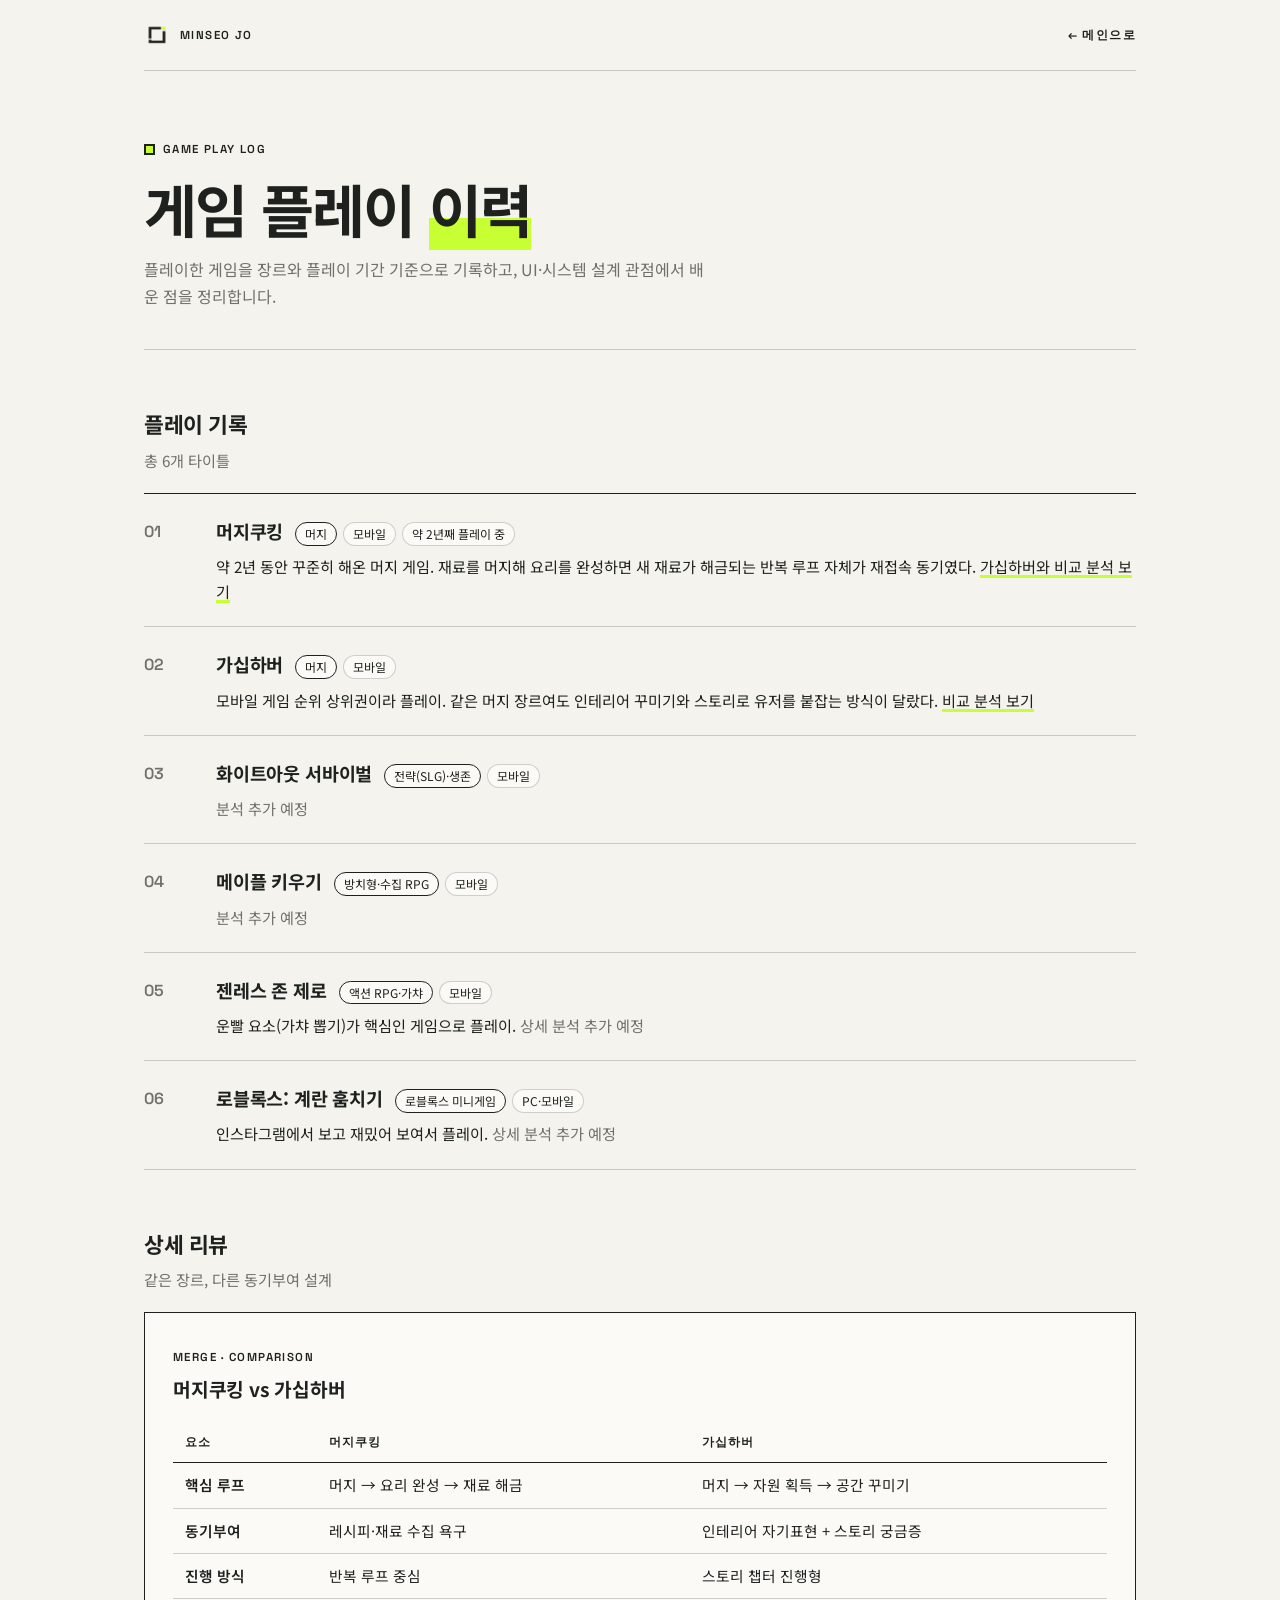
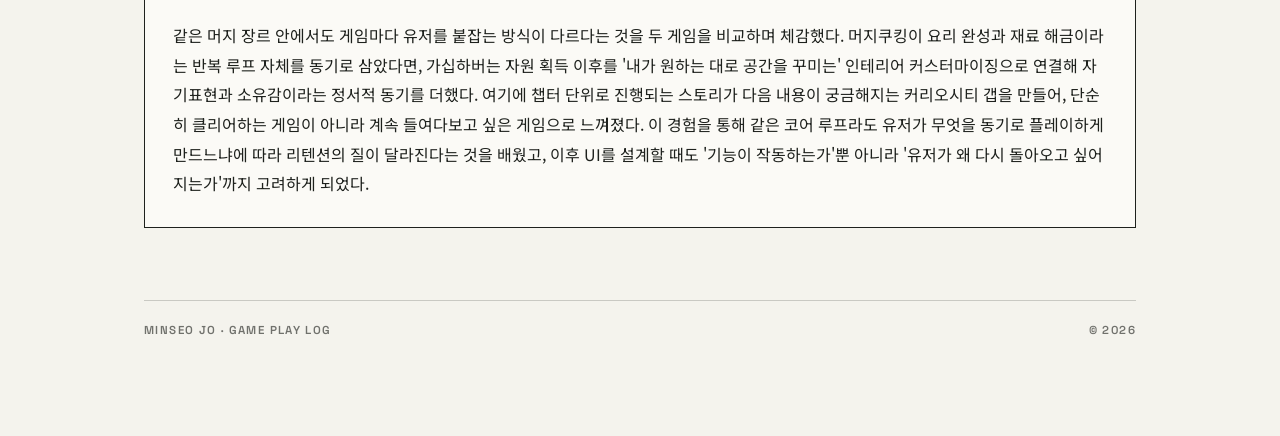
==== game-history.html @ 1662d03a "게임 플레이 이력 페이지 추가 및 메인 메뉴 링크 수정 메인 상단 메뉴와 프로젝트 섹션 아래에서 게임 플레이 이력 페이지로 이동할 수 있게 하고, 예전 Manus 개발 서버 주소를" ====
<!DOCTYPE html>
<html lang="ko">
<head>
<meta charset="UTF-8">
<meta name="viewport" content="width=device-width, initial-scale=1.0">
<title>게임 플레이 이력 | 조민서</title>
<link rel="icon" type="image/png" href="./index_files/minseo-checkpoint-logo_3d2f7d50.png">
<link rel="preconnect" href="https://fonts.googleapis.com">
<link rel="preconnect" href="https://fonts.gstatic.com" crossorigin>
<link href="https://fonts.googleapis.com/css2?family=Noto+Sans+KR:wght@400;500;600;700&family=Space+Grotesk:wght@400;500;600;700&display=swap" rel="stylesheet">
<style>
  :root {
    --paper: #f4f3ed;
    --ink: #1e211d;
    --lime: #c8ff32;
    --line: rgba(30, 33, 29, 0.2);
    --muted: rgba(30, 33, 29, 0.62);
    --card: #fbfaf6;
  }
  * { box-sizing: border-box; }
  body {
    margin: 0;
    background: var(--paper);
    color: var(--ink);
    font-family: "Noto Sans KR", sans-serif;
    line-height: 1.65;
  }
  .label { font-family: "Space Grotesk", sans-serif; font-size: 0.72rem; font-weight: 600; letter-spacing: 0.12em; text-transform: uppercase; }
  .wrap { max-width: 1040px; margin: 0 auto; padding: 0 24px 96px; }

  .topbar { display: flex; justify-content: space-between; align-items: center; padding: 22px 0; border-bottom: 1px solid var(--line); }
  .topbar a { color: var(--ink); text-decoration: none; }
  .brand { display: inline-flex; align-items: center; gap: 10px; }
  .brand img { width: 26px; height: 26px; }
  .back:hover { text-decoration: underline; text-decoration-color: var(--lime); text-decoration-thickness: 3px; }

  .hero { padding: 64px 0 40px; border-bottom: 1px solid var(--line); }
  .kicker { display: inline-flex; align-items: center; gap: 8px; margin-bottom: 18px; }
  .kicker i { width: 11px; height: 11px; border: 2px solid var(--ink); background: var(--lime); display: inline-block; }
  h1 { font-size: clamp(2.2rem, 6vw, 3.6rem); line-height: 1.1; letter-spacing: -0.03em; margin: 0 0 16px; font-weight: 700; }
  h1 em { font-style: normal; background: linear-gradient(transparent 62%, var(--lime) 62%); }
  .lead { color: var(--muted); max-width: 560px; margin: 0; }

  h2 { font-size: 1.35rem; letter-spacing: -0.02em; margin: 56px 0 6px; }
  .section-note { color: var(--muted); margin: 0 0 20px; font-size: 0.95rem; }

  .log { list-style: none; margin: 0; padding: 0; border-top: 1px solid var(--ink); }
  .log li { display: grid; grid-template-columns: 56px 1fr; gap: 16px; padding: 22px 0; border-bottom: 1px solid var(--line); }
  .num { font-family: "Space Grotesk", sans-serif; font-weight: 600; color: var(--muted); padding-top: 3px; }
  .title-row { display: flex; flex-wrap: wrap; align-items: baseline; gap: 6px 12px; margin-bottom: 8px; }
  .title-row h3 { margin: 0; font-size: 1.15rem; letter-spacing: -0.01em; }
  .chips { display: flex; flex-wrap: wrap; gap: 6px; }
  .chip { font-size: 0.75rem; border: 1px solid var(--line); padding: 1px 9px; border-radius: 999px; background: var(--card); }
  .chip--genre { border-color: var(--ink); }
  .note { margin: 0; font-size: 0.95rem; }
  .note--pending { color: var(--muted); }
  .note a { color: var(--ink); text-decoration-color: var(--lime); text-decoration-thickness: 3px; }

  .review { background: var(--card); border: 1px solid var(--ink); padding: 28px; }
  .review h3 { margin: 6px 0 18px; font-size: 1.2rem; letter-spacing: -0.01em; }
  .compare { width: 100%; border-collapse: collapse; font-size: 0.92rem; margin-bottom: 22px; }
  .compare th, .compare td { text-align: left; padding: 10px 12px; border-bottom: 1px solid var(--line); vertical-align: top; }
  .compare thead th { border-bottom: 1px solid var(--ink); font-family: "Space Grotesk", sans-serif; font-size: 0.72rem; letter-spacing: 0.1em; text-transform: uppercase; }
  .compare tbody th { font-weight: 600; white-space: nowrap; }
  .review p { margin: 0; line-height: 1.85; }

  footer { margin-top: 72px; padding-top: 20px; border-top: 1px solid var(--line); display: flex; justify-content: space-between; color: var(--muted); }

  @media (max-width: 560px) {
    .log li { grid-template-columns: 1fr; gap: 6px; }
    .review { padding: 20px; }
    .compare th, .compare td { padding: 8px 6px; }
  }
</style>
</head>
<body>
<div class="wrap">

  <header class="topbar">
    <a class="brand label" href="./index.html"><img src="./index_files/minseo-checkpoint-logo_3d2f7d50.png" alt="">MINSEO JO</a>
    <a class="back label" href="./index.html">← 메인으로</a>
  </header>

  <section class="hero">
    <div class="kicker label"><i></i>GAME PLAY LOG</div>
    <h1>게임 플레이 <em>이력</em></h1>
    <p class="lead">플레이한 게임을 장르와 플레이 기간 기준으로 기록하고, UI·시스템 설계 관점에서 배운 점을 정리합니다.</p>
  </section>

  <h2>플레이 기록</h2>
  <p class="section-note">총 6개 타이틀</p>
  <ol class="log">
    <li>
      <span class="num">01</span>
      <div>
        <div class="title-row"><h3>머지쿠킹</h3><div class="chips"><span class="chip chip--genre">머지</span><span class="chip">모바일</span><span class="chip">약 2년째 플레이 중</span></div></div>
        <p class="note">약 2년 동안 꾸준히 해온 머지 게임. 재료를 머지해 요리를 완성하면 새 재료가 해금되는 반복 루프 자체가 재접속 동기였다. <a href="#review">가십하버와 비교 분석 보기</a></p>
      </div>
    </li>
    <li>
      <span class="num">02</span>
      <div>
        <div class="title-row"><h3>가십하버</h3><div class="chips"><span class="chip chip--genre">머지</span><span class="chip">모바일</span></div></div>
        <p class="note">모바일 게임 순위 상위권이라 플레이. 같은 머지 장르여도 인테리어 꾸미기와 스토리로 유저를 붙잡는 방식이 달랐다. <a href="#review">비교 분석 보기</a></p>
      </div>
    </li>
    <li>
      <span class="num">03</span>
      <div>
        <div class="title-row"><h3>화이트아웃 서바이벌</h3><div class="chips"><span class="chip chip--genre">전략(SLG)·생존</span><span class="chip">모바일</span></div></div>
        <p class="note note--pending">분석 추가 예정</p>
      </div>
    </li>
    <li>
      <span class="num">04</span>
      <div>
        <div class="title-row"><h3>메이플 키우기</h3><div class="chips"><span class="chip chip--genre">방치형·수집 RPG</span><span class="chip">모바일</span></div></div>
        <p class="note note--pending">분석 추가 예정</p>
      </div>
    </li>
    <li>
      <span class="num">05</span>
      <div>
        <div class="title-row"><h3>젠레스 존 제로</h3><div class="chips"><span class="chip chip--genre">액션 RPG·가챠</span><span class="chip">모바일</span></div></div>
        <p class="note">운빨 요소(가챠 뽑기)가 핵심인 게임으로 플레이. <span class="note--pending">상세 분석 추가 예정</span></p>
      </div>
    </li>
    <li>
      <span class="num">06</span>
      <div>
        <div class="title-row"><h3>로블록스: 계란 훔치기</h3><div class="chips"><span class="chip chip--genre">로블록스 미니게임</span><span class="chip">PC·모바일</span></div></div>
        <p class="note">인스타그램에서 보고 재밌어 보여서 플레이. <span class="note--pending">상세 분석 추가 예정</span></p>
      </div>
    </li>
  </ol>

  <h2 id="review">상세 리뷰</h2>
  <p class="section-note">같은 장르, 다른 동기부여 설계</p>
  <article class="review">
    <span class="label">MERGE · COMPARISON</span>
    <h3>머지쿠킹 vs 가십하버</h3>
    <table class="compare">
      <thead><tr><th>요소</th><th>머지쿠킹</th><th>가십하버</th></tr></thead>
      <tbody>
        <tr><th>핵심 루프</th><td>머지 → 요리 완성 → 재료 해금</td><td>머지 → 자원 획득 → 공간 꾸미기</td></tr>
        <tr><th>동기부여</th><td>레시피·재료 수집 욕구</td><td>인테리어 자기표현 + 스토리 궁금증</td></tr>
        <tr><th>진행 방식</th><td>반복 루프 중심</td><td>스토리 챕터 진행형</td></tr>
      </tbody>
    </table>
    <p>같은 머지 장르 안에서도 게임마다 유저를 붙잡는 방식이 다르다는 것을 두 게임을 비교하며 체감했다. 머지쿠킹이 요리 완성과 재료 해금이라는 반복 루프 자체를 동기로 삼았다면, 가십하버는 자원 획득 이후를 '내가 원하는 대로 공간을 꾸미는' 인테리어 커스터마이징으로 연결해 자기표현과 소유감이라는 정서적 동기를 더했다. 여기에 챕터 단위로 진행되는 스토리가 다음 내용이 궁금해지는 커리오시티 갭을 만들어, 단순히 클리어하는 게임이 아니라 계속 들여다보고 싶은 게임으로 느껴졌다. 이 경험을 통해 같은 코어 루프라도 유저가 무엇을 동기로 플레이하게 만드느냐에 따라 리텐션의 질이 달라진다는 것을 배웠고, 이후 UI를 설계할 때도 '기능이 작동하는가'뿐 아니라 '유저가 왜 다시 돌아오고 싶어지는가'까지 고려하게 되었다.</p>
  </article>

  <footer class="label"><span>MINSEO JO · GAME PLAY LOG</span><span>© 2026</span></footer>
</div>
</body>
</html>
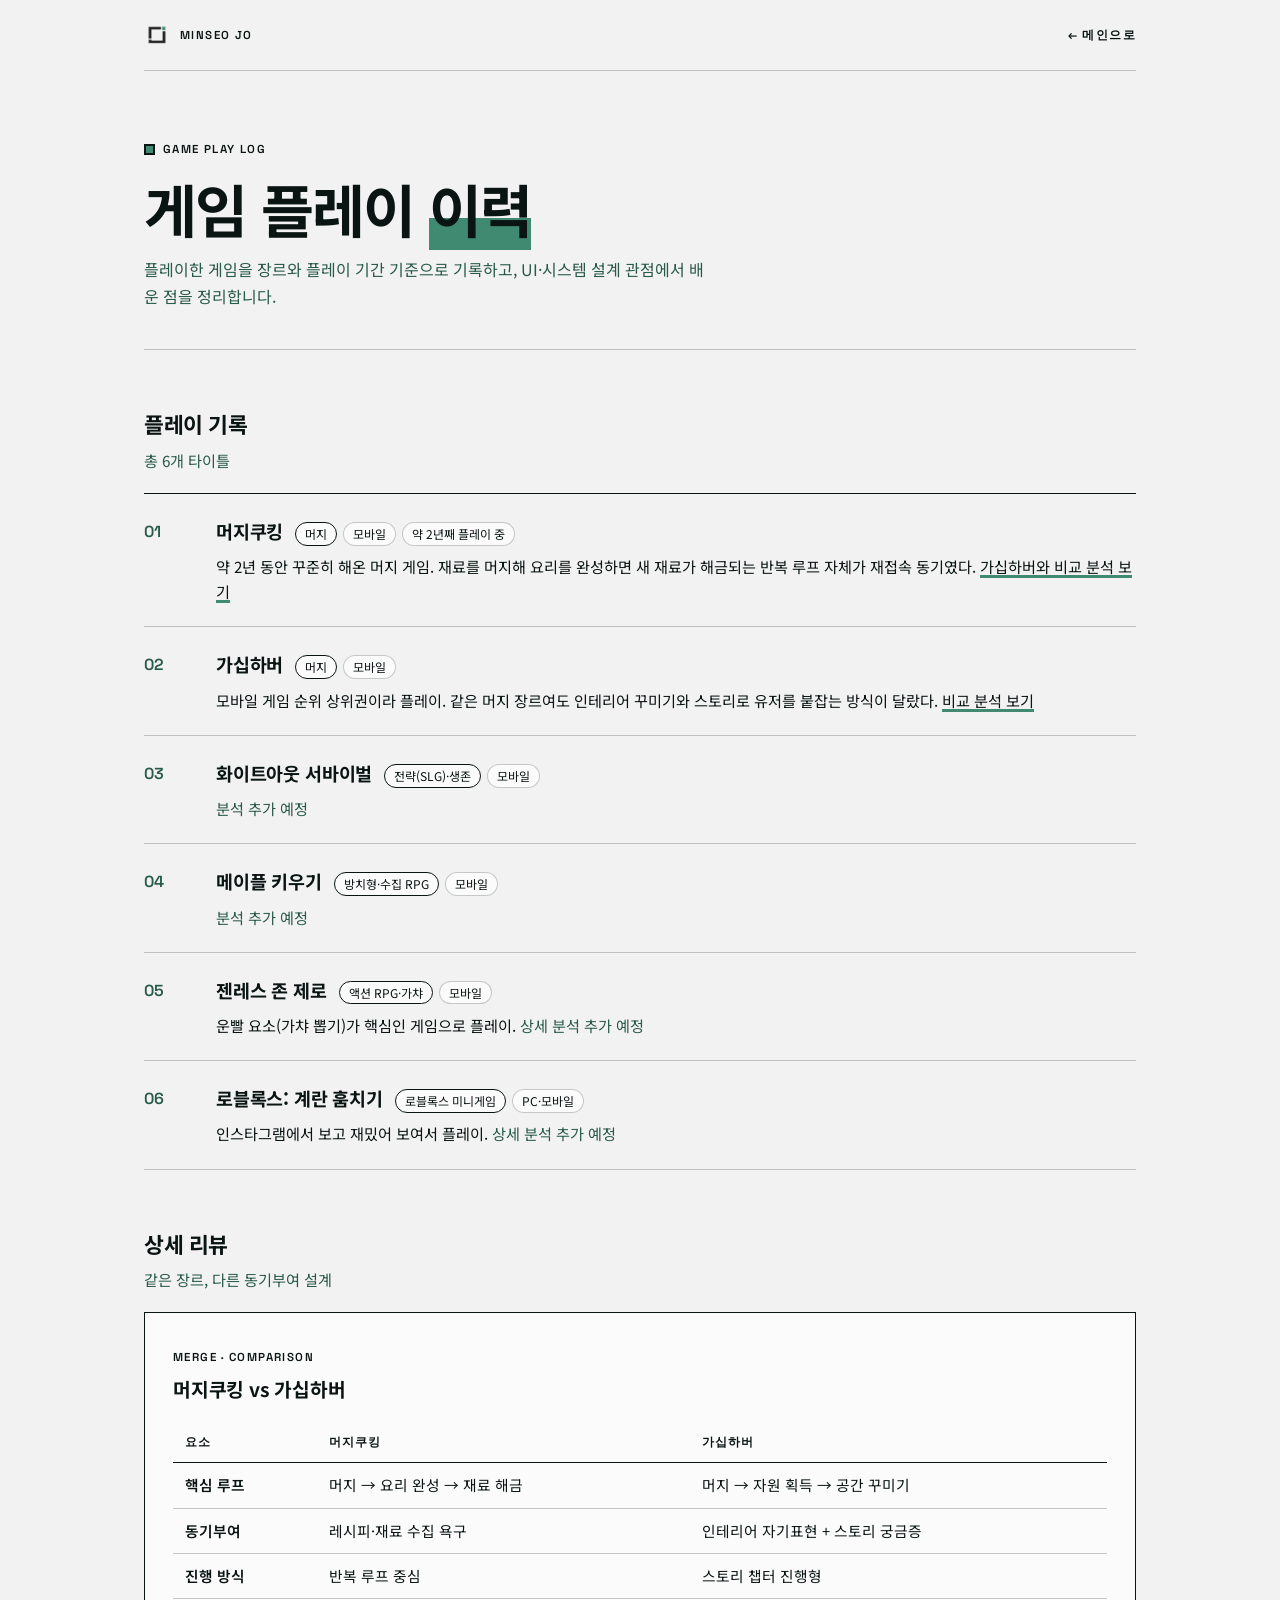
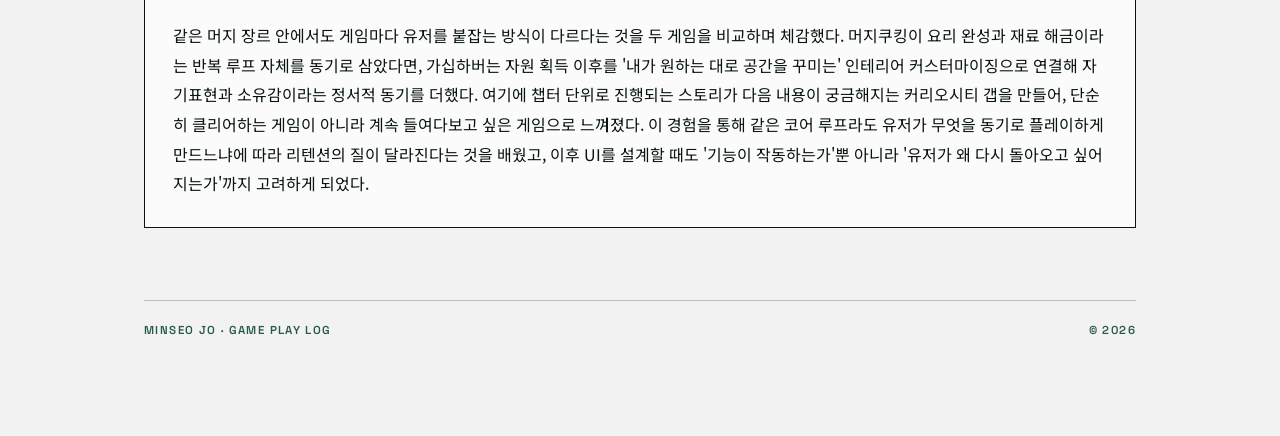
==== commit bb90c9d7: "사이트 색상을 회백색·검정·초록 팔레트로 변경하고 VIEW WORK 버튼을 명확하게 수정 복잡한 히어로 그림은 나중에 교체할 수 있도록 투명 이미지(index_files/hero." ====
--- a/game-history.html
+++ b/game-history.html
@@ -10,12 +10,12 @@
 <link href="https://fonts.googleapis.com/css2?family=Noto+Sans+KR:wght@400;500;600;700&family=Space+Grotesk:wght@400;500;600;700&display=swap" rel="stylesheet">
 <style>
   :root {
-    --paper: #f4f3ed;
-    --ink: #1e211d;
-    --lime: #c8ff32;
-    --line: rgba(30, 33, 29, 0.2);
-    --muted: rgba(30, 33, 29, 0.62);
-    --card: #fbfaf6;
+    --paper: #f2f2f2;
+    --ink: #091413;
+    --lime: #408a71;
+    --line: rgba(9, 20, 19, 0.22);
+    --muted: #285a48;
+    --card: #fbfbfb;
   }
   * { box-sizing: border-box; }
   body {
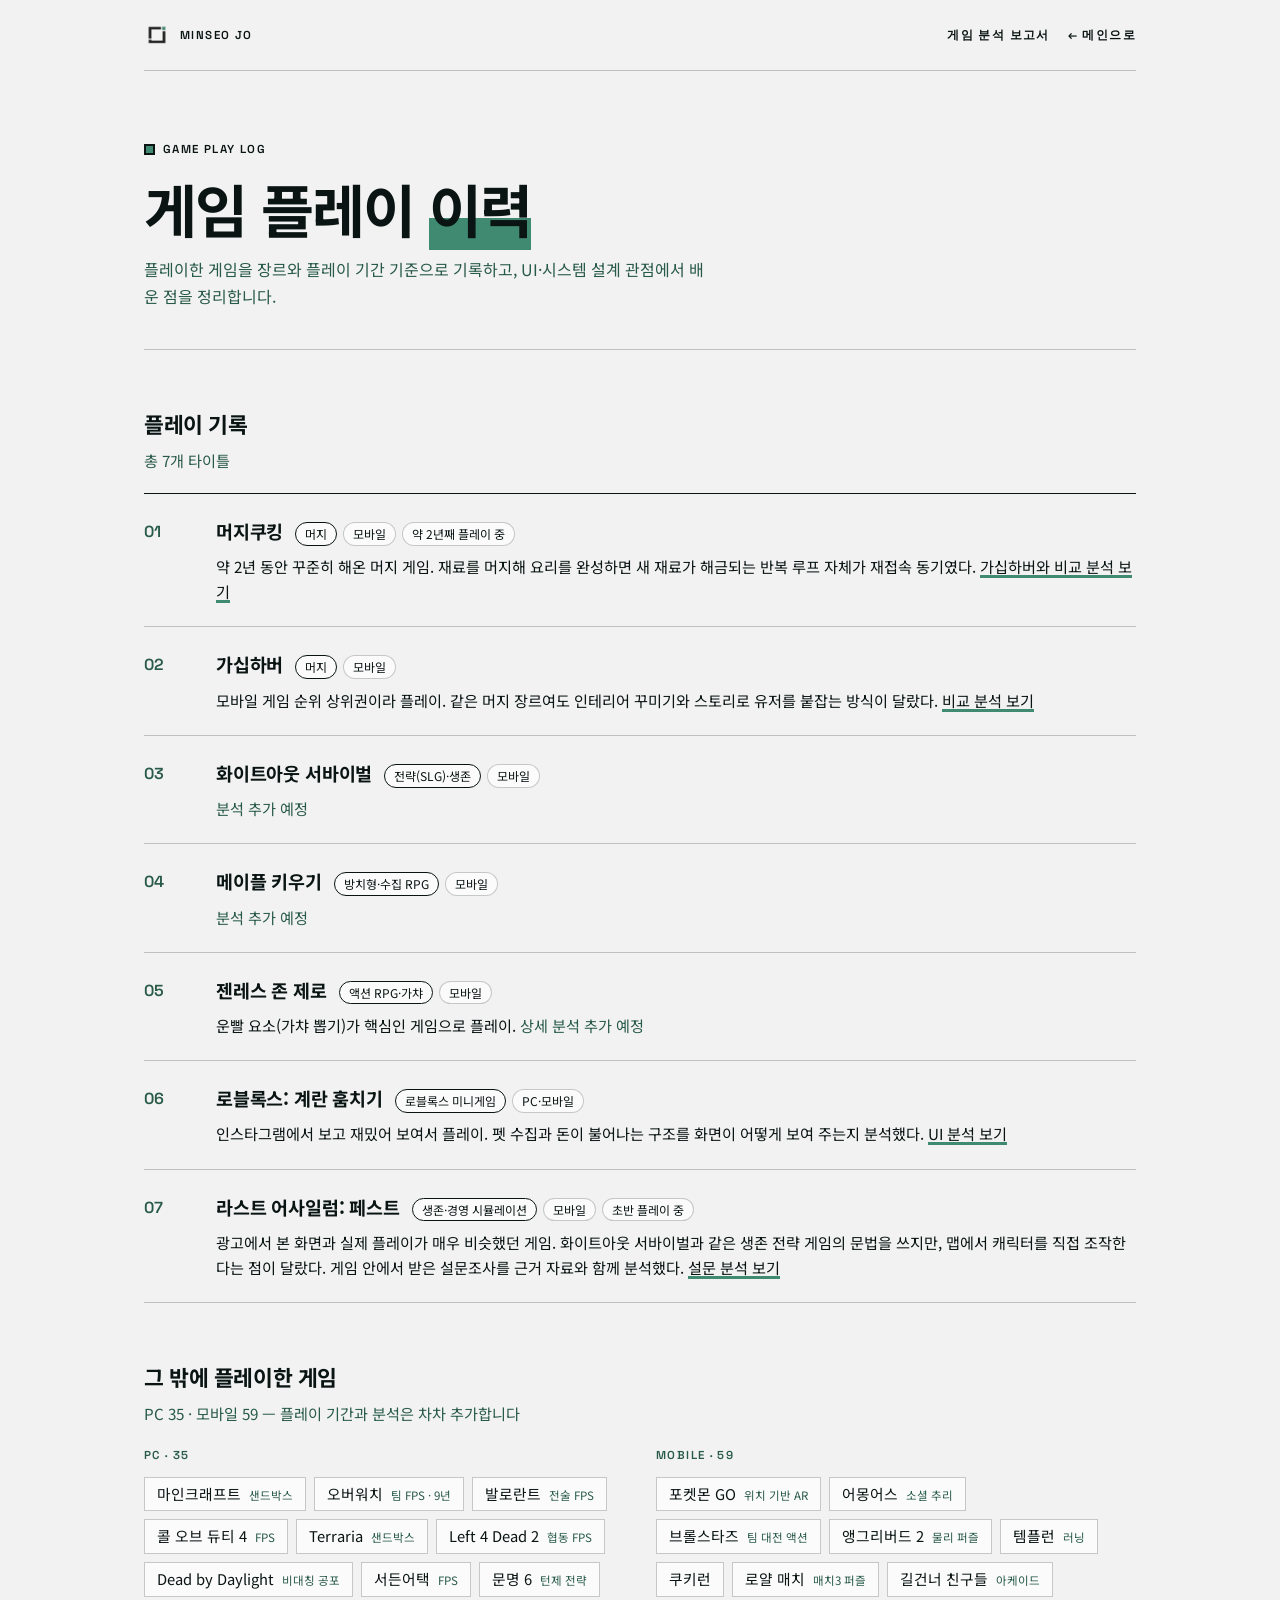
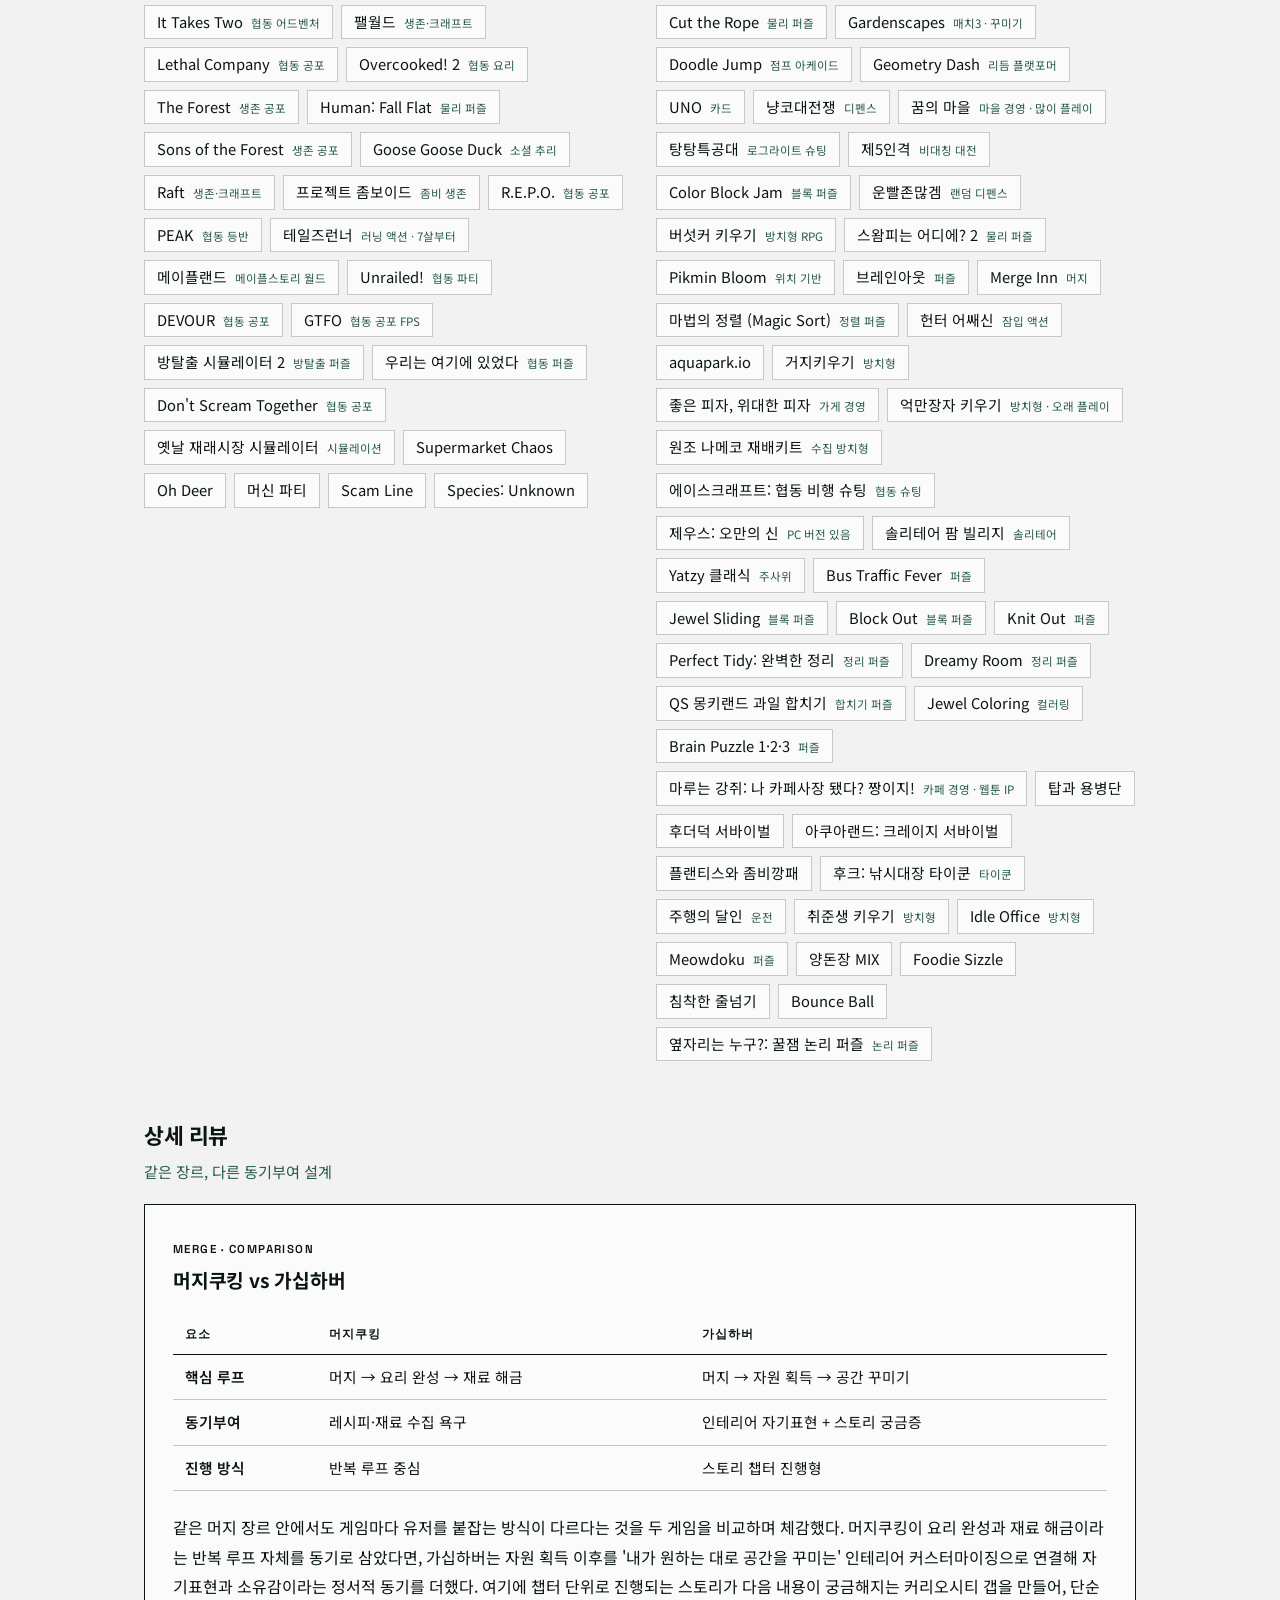
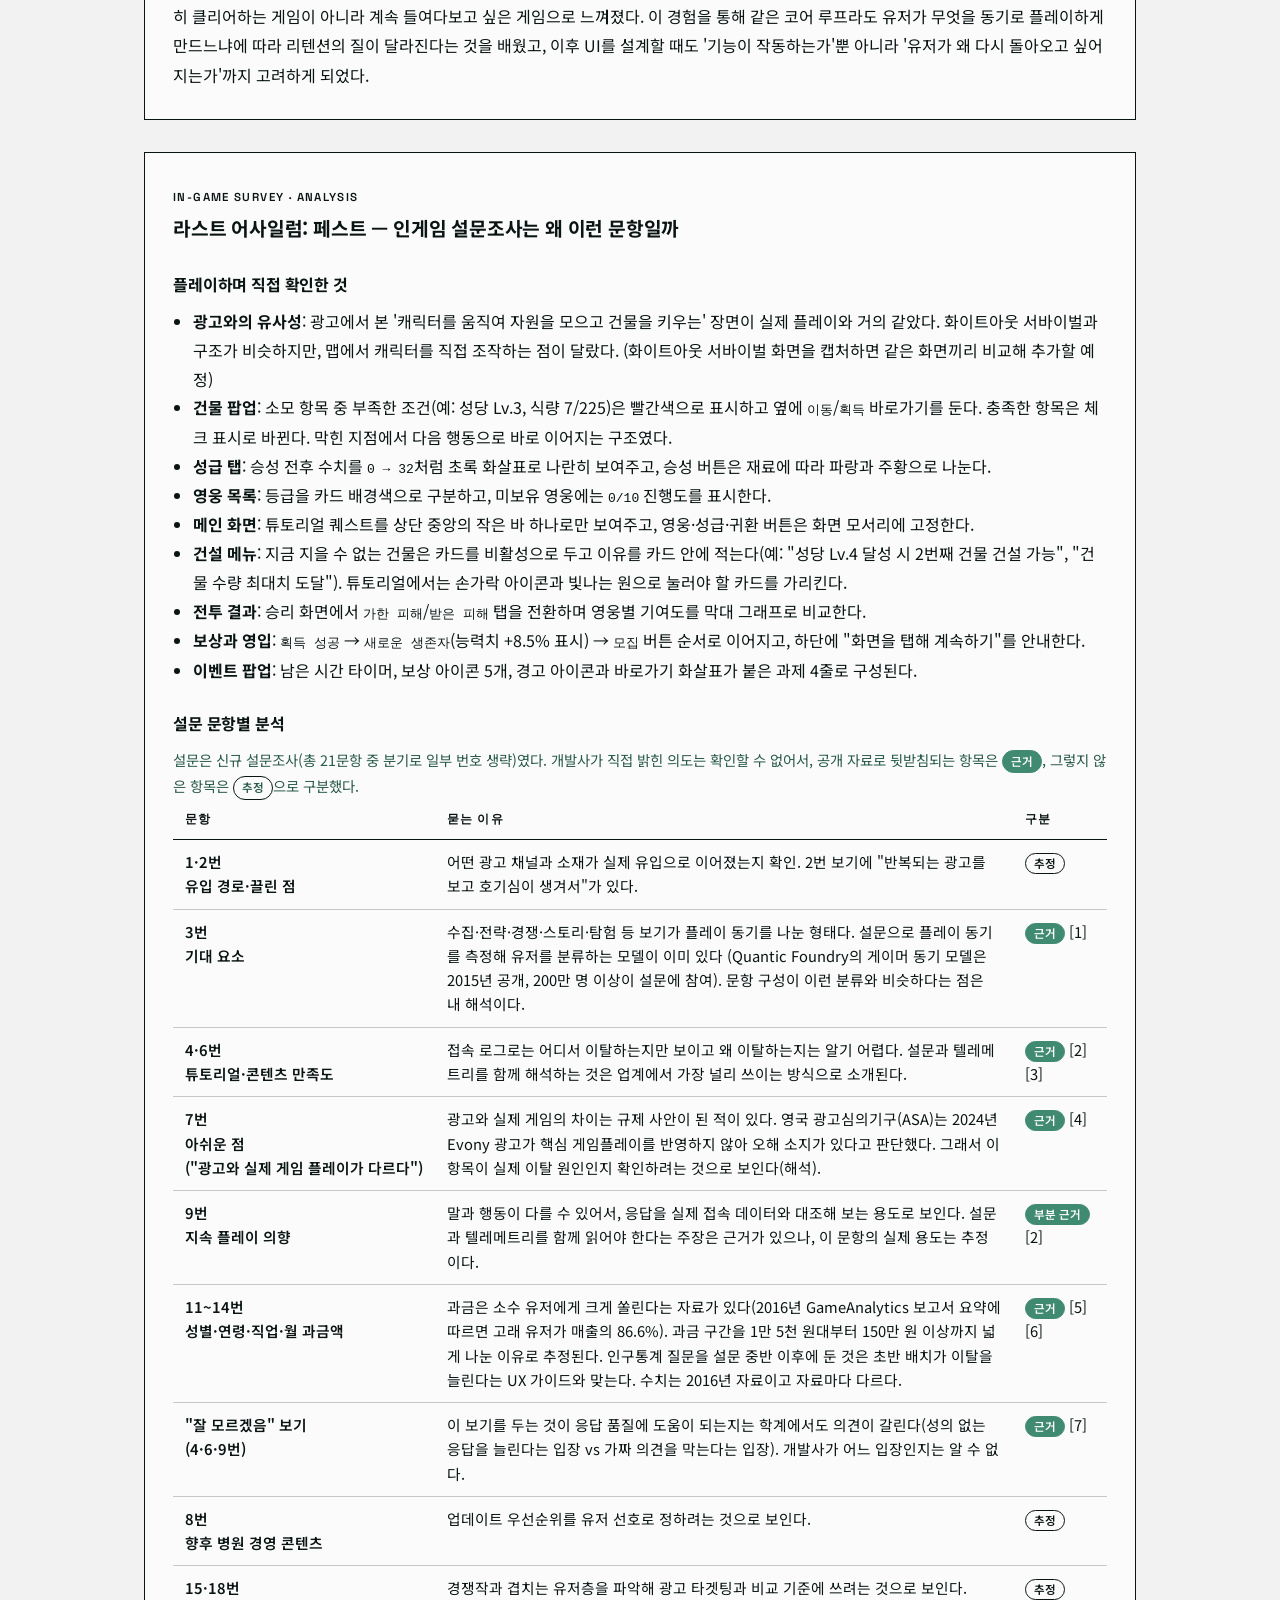
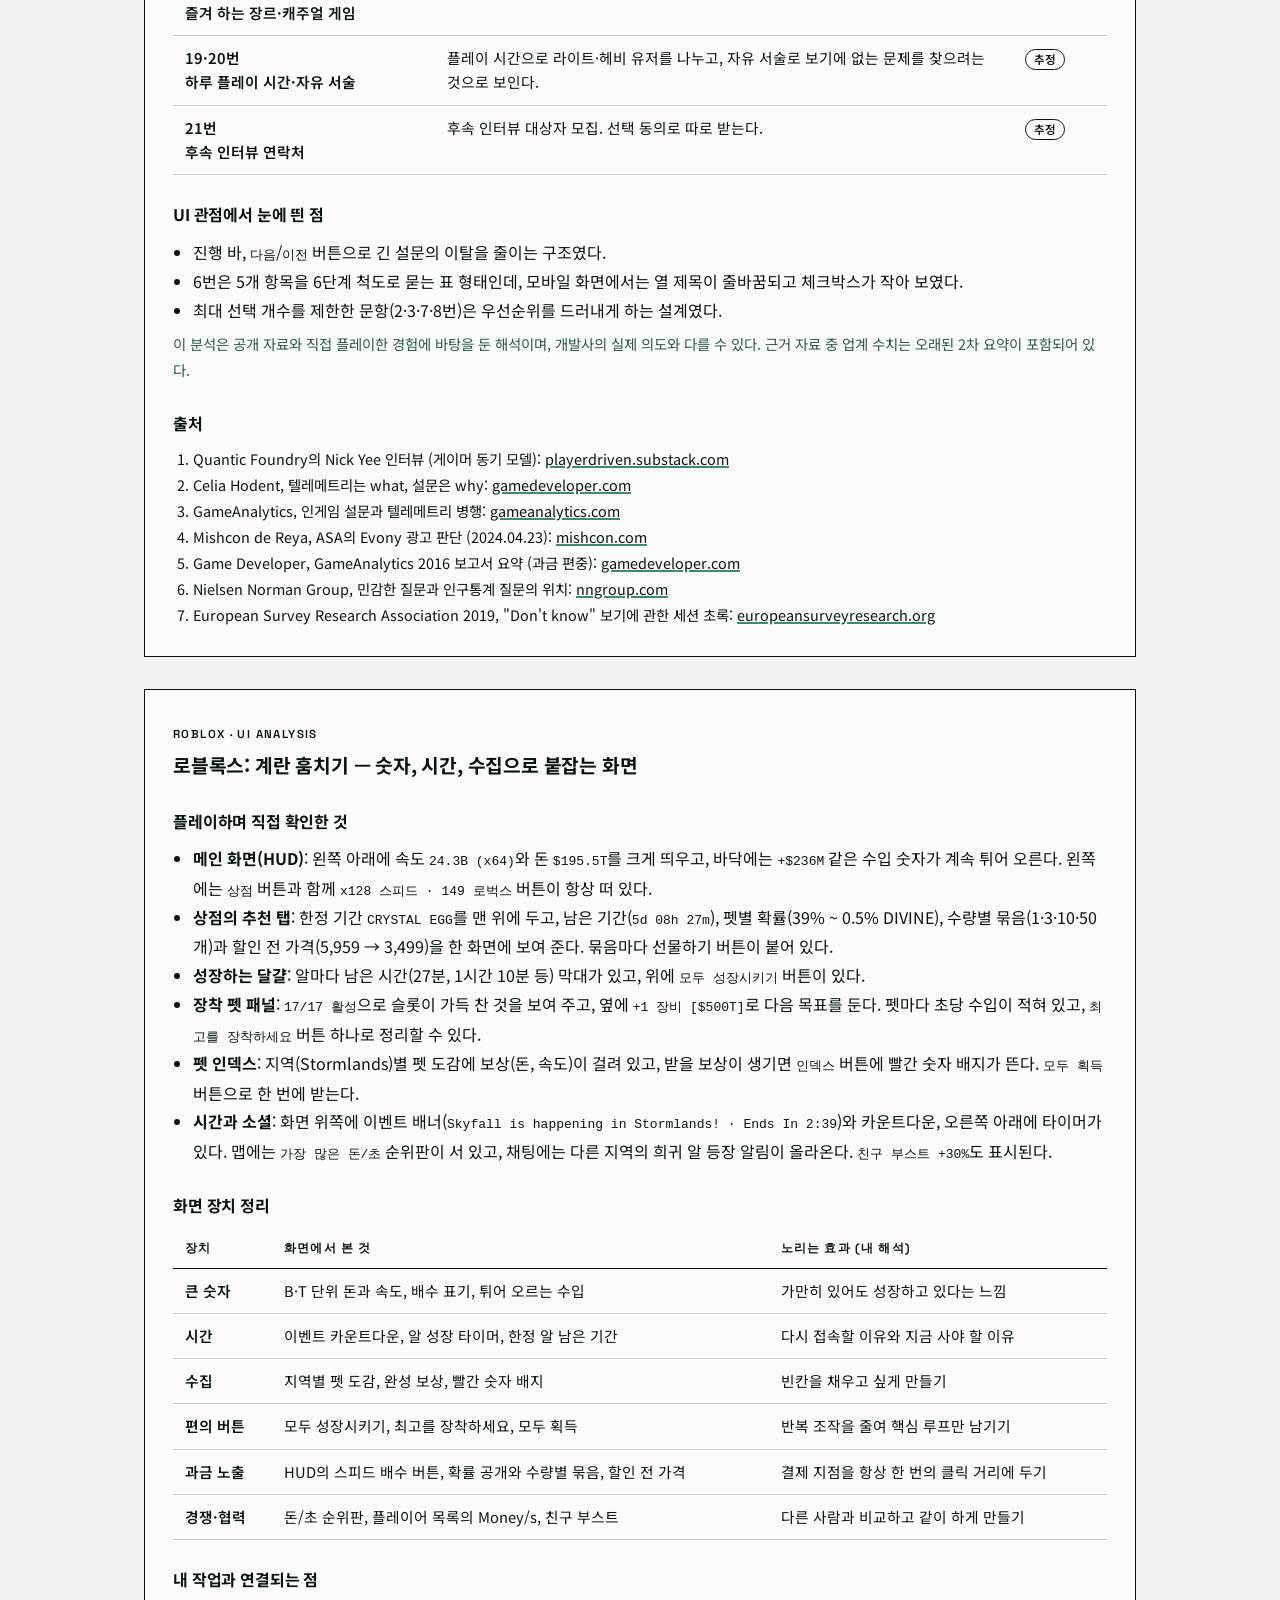
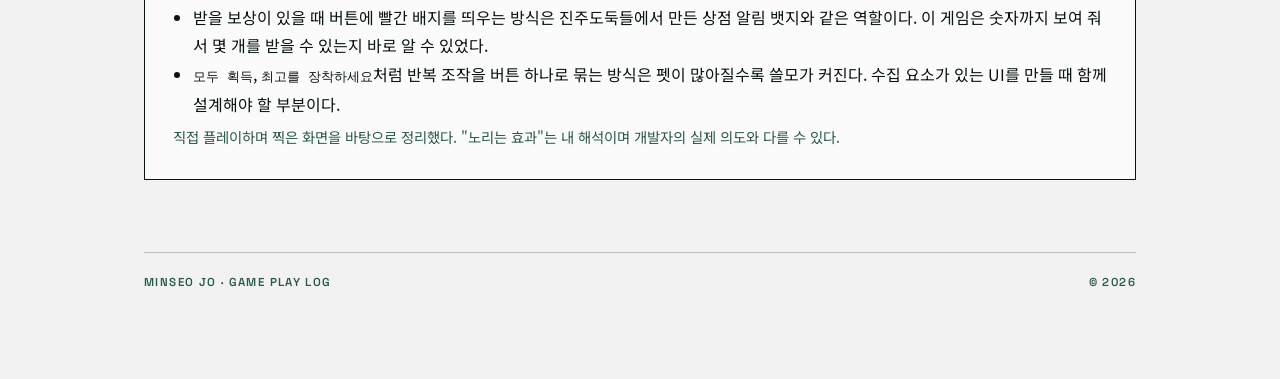
==== commit de7b03f7: "화산귀환 분석 보고서 추가와 플레이 로그 확장 - 게임 분석 보고서에 소드X스태프:화산귀환 콜라보 분석 추가 (reports/sword-staff.html) - 휴대폰에서 상단 메" ====
--- a/game-history.html
+++ b/game-history.html
@@ -64,10 +64,28 @@
   .compare tbody th { font-weight: 600; white-space: nowrap; }
   .review p { margin: 0; line-height: 1.85; }
 
+  .review + .review { margin-top: 32px; }
+  .review h4 { margin: 26px 0 10px; font-size: 1rem; letter-spacing: -0.01em; }
+  .review ul { margin: 0 0 6px; padding-left: 20px; line-height: 1.8; }
+  .table-scroll { overflow-x: auto; margin-bottom: 22px; }
+  .table-scroll .compare { margin-bottom: 0; min-width: 640px; }
+  .tag { display: inline-block; font-size: 0.72rem; font-weight: 600; padding: 0 8px; border: 1px solid var(--ink); border-radius: 999px; white-space: nowrap; }
+  .tag--src { background: var(--lime); color: #fff; border-color: var(--lime); }
+  .caveat { color: var(--muted); font-size: 0.9rem; }
+  .sources { margin: 0; padding-left: 20px; font-size: 0.9rem; line-height: 1.8; }
+  .sources a { color: var(--ink); text-decoration-color: var(--lime); text-decoration-thickness: 2px; word-break: break-all; }
+
+  .more { display: grid; grid-template-columns: minmax(0, 1fr) minmax(0, 1fr); gap: 32px; align-items: start; }
+  .more h3 { margin: 0 0 12px; color: var(--muted); }
+  .pills { list-style: none; margin: 0; padding: 0; display: flex; flex-wrap: wrap; gap: 8px; }
+  .pills li { display: inline-flex; align-items: baseline; gap: 8px; padding: 6px 12px; border: 1px solid var(--line); background: var(--card); font-size: 0.92rem; line-height: 1.4; }
+  .pills li span { font-size: 0.72rem; color: var(--muted); }
+
   footer { margin-top: 72px; padding-top: 20px; border-top: 1px solid var(--line); display: flex; justify-content: space-between; color: var(--muted); }
 
   @media (max-width: 560px) {
     .log li { grid-template-columns: 1fr; gap: 6px; }
+    .more { grid-template-columns: 1fr; gap: 24px; }
     .review { padding: 20px; }
     .compare th, .compare td { padding: 8px 6px; }
   }
@@ -78,7 +96,7 @@
 
   <header class="topbar">
     <a class="brand label" href="./index.html"><img src="./index_files/minseo-checkpoint-logo_3d2f7d50.png" alt="">MINSEO JO</a>
-    <a class="back label" href="./index.html">← 메인으로</a>
+    <span class="label" style="display:flex;gap:18px"><a class="back" href="./reports.html">게임 분석 보고서</a><a class="back" href="./index.html">← 메인으로</a></span>
   </header>
 
   <section class="hero">
@@ -88,7 +106,7 @@
   </section>
 
   <h2>플레이 기록</h2>
-  <p class="section-note">총 6개 타이틀</p>
+  <p class="section-note">총 7개 타이틀</p>
   <ol class="log">
     <li>
       <span class="num">01</span>
@@ -129,10 +147,126 @@
       <span class="num">06</span>
       <div>
         <div class="title-row"><h3>로블록스: 계란 훔치기</h3><div class="chips"><span class="chip chip--genre">로블록스 미니게임</span><span class="chip">PC·모바일</span></div></div>
-        <p class="note">인스타그램에서 보고 재밌어 보여서 플레이. <span class="note--pending">상세 분석 추가 예정</span></p>
+        <p class="note">인스타그램에서 보고 재밌어 보여서 플레이. 펫 수집과 돈이 불어나는 구조를 화면이 어떻게 보여 주는지 분석했다. <a href="#review-egg">UI 분석 보기</a></p>
+      </div>
+    </li>
+    <li>
+      <span class="num">07</span>
+      <div>
+        <div class="title-row"><h3>라스트 어사일럼: 페스트</h3><div class="chips"><span class="chip chip--genre">생존·경영 시뮬레이션</span><span class="chip">모바일</span><span class="chip">초반 플레이 중</span></div></div>
+        <p class="note">광고에서 본 화면과 실제 플레이가 매우 비슷했던 게임. 화이트아웃 서바이벌과 같은 생존 전략 게임의 문법을 쓰지만, 맵에서 캐릭터를 직접 조작한다는 점이 달랐다. 게임 안에서 받은 설문조사를 근거 자료와 함께 분석했다. <a href="#review-asylum">설문 분석 보기</a></p>
       </div>
     </li>
   </ol>
+
+  <h2 id="more">그 밖에 플레이한 게임</h2>
+  <p class="section-note">PC 35 · 모바일 59 — 플레이 기간과 분석은 차차 추가합니다</p>
+  <div class="more">
+    <section>
+      <h3 class="label">PC · 35</h3>
+      <ul class="pills">
+        <li>마인크래프트<span>샌드박스</span></li>
+        <li>오버워치<span>팀 FPS · 9년</span></li>
+        <li>발로란트<span>전술 FPS</span></li>
+        <li>콜 오브 듀티 4<span>FPS</span></li>
+        <li>Terraria<span>샌드박스</span></li>
+        <li>Left 4 Dead 2<span>협동 FPS</span></li>
+        <li>Dead by Daylight<span>비대칭 공포</span></li>
+        <li>서든어택<span>FPS</span></li>
+        <li>문명 6<span>턴제 전략</span></li>
+        <li>It Takes Two<span>협동 어드벤처</span></li>
+        <li>팰월드<span>생존·크래프트</span></li>
+        <li>Lethal Company<span>협동 공포</span></li>
+        <li>Overcooked! 2<span>협동 요리</span></li>
+        <li>The Forest<span>생존 공포</span></li>
+        <li>Human: Fall Flat<span>물리 퍼즐</span></li>
+        <li>Sons of the Forest<span>생존 공포</span></li>
+        <li>Goose Goose Duck<span>소셜 추리</span></li>
+        <li>Raft<span>생존·크래프트</span></li>
+        <li>프로젝트 좀보이드<span>좀비 생존</span></li>
+        <li>R.E.P.O.<span>협동 공포</span></li>
+        <li>PEAK<span>협동 등반</span></li>
+        <li>테일즈런너<span>러닝 액션 · 7살부터</span></li>
+        <li>메이플랜드<span>메이플스토리 월드</span></li>
+        <li>Unrailed!<span>협동 파티</span></li>
+        <li>DEVOUR<span>협동 공포</span></li>
+        <li>GTFO<span>협동 공포 FPS</span></li>
+        <li>방탈출 시뮬레이터 2<span>방탈출 퍼즐</span></li>
+        <li>우리는 여기에 있었다<span>협동 퍼즐</span></li>
+        <li>Don't Scream Together<span>협동 공포</span></li>
+        <li>옛날 재래시장 시뮬레이터<span>시뮬레이션</span></li>
+        <li>Supermarket Chaos</li>
+        <li>Oh Deer</li>
+        <li>머신 파티</li>
+        <li>Scam Line</li>
+        <li>Species: Unknown</li>
+      </ul>
+    </section>
+    <section>
+      <h3 class="label">MOBILE · 59</h3>
+      <ul class="pills">
+        <li>포켓몬 GO<span>위치 기반 AR</span></li>
+        <li>어몽어스<span>소셜 추리</span></li>
+        <li>브롤스타즈<span>팀 대전 액션</span></li>
+        <li>앵그리버드 2<span>물리 퍼즐</span></li>
+        <li>템플런<span>러닝</span></li>
+        <li>쿠키런</li>
+        <li>로얄 매치<span>매치3 퍼즐</span></li>
+        <li>길건너 친구들<span>아케이드</span></li>
+        <li>Cut the Rope<span>물리 퍼즐</span></li>
+        <li>Gardenscapes<span>매치3 · 꾸미기</span></li>
+        <li>Doodle Jump<span>점프 아케이드</span></li>
+        <li>Geometry Dash<span>리듬 플랫포머</span></li>
+        <li>UNO<span>카드</span></li>
+        <li>냥코대전쟁<span>디펜스</span></li>
+        <li>꿈의 마을<span>마을 경영 · 많이 플레이</span></li>
+        <li>탕탕특공대<span>로그라이트 슈팅</span></li>
+        <li>제5인격<span>비대칭 대전</span></li>
+        <li>Color Block Jam<span>블록 퍼즐</span></li>
+        <li>운빨존많겜<span>랜덤 디펜스</span></li>
+        <li>버섯커 키우기<span>방치형 RPG</span></li>
+        <li>스왐피는 어디에? 2<span>물리 퍼즐</span></li>
+        <li>Pikmin Bloom<span>위치 기반</span></li>
+        <li>브레인아웃<span>퍼즐</span></li>
+        <li>Merge Inn<span>머지</span></li>
+        <li>마법의 정렬 (Magic Sort)<span>정렬 퍼즐</span></li>
+        <li>헌터 어쌔신<span>잠입 액션</span></li>
+        <li>aquapark.io</li>
+        <li>거지키우기<span>방치형</span></li>
+        <li>좋은 피자, 위대한 피자<span>가게 경영</span></li>
+        <li>억만장자 키우기<span>방치형 · 오래 플레이</span></li>
+        <li>원조 나메코 재배키트<span>수집 방치형</span></li>
+        <li>에이스크래프트: 협동 비행 슈팅<span>협동 슈팅</span></li>
+        <li>제우스: 오만의 신<span>PC 버전 있음</span></li>
+        <li>솔리테어 팜 빌리지<span>솔리테어</span></li>
+        <li>Yatzy 클래식<span>주사위</span></li>
+        <li>Bus Traffic Fever<span>퍼즐</span></li>
+        <li>Jewel Sliding<span>블록 퍼즐</span></li>
+        <li>Block Out<span>블록 퍼즐</span></li>
+        <li>Knit Out<span>퍼즐</span></li>
+        <li>Perfect Tidy: 완벽한 정리<span>정리 퍼즐</span></li>
+        <li>Dreamy Room<span>정리 퍼즐</span></li>
+        <li>QS 몽키랜드 과일 합치기<span>합치기 퍼즐</span></li>
+        <li>Jewel Coloring<span>컬러링</span></li>
+        <li>Brain Puzzle 1·2·3<span>퍼즐</span></li>
+        <li>마루는 강쥐: 나 카페사장 됐다? 짱이지!<span>카페 경영 · 웹툰 IP</span></li>
+        <li>탑과 용병단</li>
+        <li>후더덕 서바이벌</li>
+        <li>아쿠아랜드: 크레이지 서바이벌</li>
+        <li>플랜티스와 좀비깡패</li>
+        <li>후크: 낚시대장 타이쿤<span>타이쿤</span></li>
+        <li>주행의 달인<span>운전</span></li>
+        <li>취준생 키우기<span>방치형</span></li>
+        <li>Idle Office<span>방치형</span></li>
+        <li>Meowdoku<span>퍼즐</span></li>
+        <li>양돈장 MIX</li>
+        <li>Foodie Sizzle</li>
+        <li>침착한 줄넘기</li>
+        <li>Bounce Ball</li>
+        <li>옆자리는 누구?: 꿀잼 논리 퍼즐<span>논리 퍼즐</span></li>
+      </ul>
+    </section>
+  </div>
 
   <h2 id="review">상세 리뷰</h2>
   <p class="section-note">같은 장르, 다른 동기부여 설계</p>
@@ -150,6 +284,101 @@
     <p>같은 머지 장르 안에서도 게임마다 유저를 붙잡는 방식이 다르다는 것을 두 게임을 비교하며 체감했다. 머지쿠킹이 요리 완성과 재료 해금이라는 반복 루프 자체를 동기로 삼았다면, 가십하버는 자원 획득 이후를 '내가 원하는 대로 공간을 꾸미는' 인테리어 커스터마이징으로 연결해 자기표현과 소유감이라는 정서적 동기를 더했다. 여기에 챕터 단위로 진행되는 스토리가 다음 내용이 궁금해지는 커리오시티 갭을 만들어, 단순히 클리어하는 게임이 아니라 계속 들여다보고 싶은 게임으로 느껴졌다. 이 경험을 통해 같은 코어 루프라도 유저가 무엇을 동기로 플레이하게 만드느냐에 따라 리텐션의 질이 달라진다는 것을 배웠고, 이후 UI를 설계할 때도 '기능이 작동하는가'뿐 아니라 '유저가 왜 다시 돌아오고 싶어지는가'까지 고려하게 되었다.</p>
   </article>
 
+  <article class="review" id="review-asylum">
+    <span class="label">IN-GAME SURVEY · ANALYSIS</span>
+    <h3>라스트 어사일럼: 페스트 — 인게임 설문조사는 왜 이런 문항일까</h3>
+
+    <h4>플레이하며 직접 확인한 것</h4>
+    <ul>
+      <li><b>광고와의 유사성</b>: 광고에서 본 '캐릭터를 움직여 자원을 모으고 건물을 키우는' 장면이 실제 플레이와 거의 같았다. 화이트아웃 서바이벌과 구조가 비슷하지만, 맵에서 캐릭터를 직접 조작하는 점이 달랐다. (화이트아웃 서바이벌 화면을 캡처하면 같은 화면끼리 비교해 추가할 예정)</li>
+      <li><b>건물 팝업</b>: 소모 항목 중 부족한 조건(예: 성당 Lv.3, 식량 7/225)은 빨간색으로 표시하고 옆에 <code>이동</code>/<code>획득</code> 바로가기를 둔다. 충족한 항목은 체크 표시로 바뀐다. 막힌 지점에서 다음 행동으로 바로 이어지는 구조였다.</li>
+      <li><b>성급 탭</b>: 승성 전후 수치를 <code>0 → 32</code>처럼 초록 화살표로 나란히 보여주고, 승성 버튼은 재료에 따라 파랑과 주황으로 나눈다.</li>
+      <li><b>영웅 목록</b>: 등급을 카드 배경색으로 구분하고, 미보유 영웅에는 <code>0/10</code> 진행도를 표시한다.</li>
+      <li><b>메인 화면</b>: 튜토리얼 퀘스트를 상단 중앙의 작은 바 하나로만 보여주고, 영웅·성급·귀환 버튼은 화면 모서리에 고정한다.</li>
+      <li><b>건설 메뉴</b>: 지금 지을 수 없는 건물은 카드를 비활성으로 두고 이유를 카드 안에 적는다(예: "성당 Lv.4 달성 시 2번째 건물 건설 가능", "건물 수량 최대치 도달"). 튜토리얼에서는 손가락 아이콘과 빛나는 원으로 눌러야 할 카드를 가리킨다.</li>
+      <li><b>전투 결과</b>: 승리 화면에서 <code>가한 피해</code>/<code>받은 피해</code> 탭을 전환하며 영웅별 기여도를 막대 그래프로 비교한다.</li>
+      <li><b>보상과 영입</b>: <code>획득 성공</code> → <code>새로운 생존자</code>(능력치 +8.5% 표시) → <code>모집</code> 버튼 순서로 이어지고, 하단에 "화면을 탭해 계속하기"를 안내한다.</li>
+      <li><b>이벤트 팝업</b>: 남은 시간 타이머, 보상 아이콘 5개, 경고 아이콘과 바로가기 화살표가 붙은 과제 4줄로 구성된다.</li>
+    </ul>
+
+    <h4>설문 문항별 분석</h4>
+    <p class="caveat">설문은 신규 설문조사(총 21문항 중 분기로 일부 번호 생략)였다. 개발사가 직접 밝힌 의도는 확인할 수 없어서, 공개 자료로 뒷받침되는 항목은 <span class="tag tag--src">근거</span>, 그렇지 않은 항목은 <span class="tag">추정</span>으로 구분했다.</p>
+    <div class="table-scroll">
+    <table class="compare">
+      <thead><tr><th>문항</th><th>묻는 이유</th><th>구분</th></tr></thead>
+      <tbody>
+        <tr><th>1·2번<br>유입 경로·끌린 점</th><td>어떤 광고 채널과 소재가 실제 유입으로 이어졌는지 확인. 2번 보기에 "반복되는 광고를 보고 호기심이 생겨서"가 있다.</td><td><span class="tag">추정</span></td></tr>
+        <tr><th>3번<br>기대 요소</th><td>수집·전략·경쟁·스토리·탐험 등 보기가 플레이 동기를 나눈 형태다. 설문으로 플레이 동기를 측정해 유저를 분류하는 모델이 이미 있다 (Quantic Foundry의 게이머 동기 모델은 2015년 공개, 200만 명 이상이 설문에 참여). 문항 구성이 이런 분류와 비슷하다는 점은 내 해석이다.</td><td><span class="tag tag--src">근거</span> [1]</td></tr>
+        <tr><th>4·6번<br>튜토리얼·콘텐츠 만족도</th><td>접속 로그로는 어디서 이탈하는지만 보이고 왜 이탈하는지는 알기 어렵다. 설문과 텔레메트리를 함께 해석하는 것은 업계에서 가장 널리 쓰이는 방식으로 소개된다.</td><td><span class="tag tag--src">근거</span> [2][3]</td></tr>
+        <tr><th>7번<br>아쉬운 점<br>("광고와 실제 게임 플레이가 다르다")</th><td>광고와 실제 게임의 차이는 규제 사안이 된 적이 있다. 영국 광고심의기구(ASA)는 2024년 Evony 광고가 핵심 게임플레이를 반영하지 않아 오해 소지가 있다고 판단했다. 그래서 이 항목이 실제 이탈 원인인지 확인하려는 것으로 보인다(해석).</td><td><span class="tag tag--src">근거</span> [4]</td></tr>
+        <tr><th>9번<br>지속 플레이 의향</th><td>말과 행동이 다를 수 있어서, 응답을 실제 접속 데이터와 대조해 보는 용도로 보인다. 설문과 텔레메트리를 함께 읽어야 한다는 주장은 근거가 있으나, 이 문항의 실제 용도는 추정이다.</td><td><span class="tag tag--src">부분 근거</span> [2]</td></tr>
+        <tr><th>11~14번<br>성별·연령·직업·월 과금액</th><td>과금은 소수 유저에게 크게 쏠린다는 자료가 있다(2016년 GameAnalytics 보고서 요약에 따르면 고래 유저가 매출의 86.6%). 과금 구간을 1만 5천 원대부터 150만 원 이상까지 넓게 나눈 이유로 추정된다. 인구통계 질문을 설문 중반 이후에 둔 것은 초반 배치가 이탈을 늘린다는 UX 가이드와 맞는다. 수치는 2016년 자료이고 자료마다 다르다.</td><td><span class="tag tag--src">근거</span> [5][6]</td></tr>
+        <tr><th>"잘 모르겠음" 보기<br>(4·6·9번)</th><td>이 보기를 두는 것이 응답 품질에 도움이 되는지는 학계에서도 의견이 갈린다(성의 없는 응답을 늘린다는 입장 vs 가짜 의견을 막는다는 입장). 개발사가 어느 입장인지는 알 수 없다.</td><td><span class="tag tag--src">근거</span> [7]</td></tr>
+        <tr><th>8번<br>향후 병원 경영 콘텐츠</th><td>업데이트 우선순위를 유저 선호로 정하려는 것으로 보인다.</td><td><span class="tag">추정</span></td></tr>
+        <tr><th>15·18번<br>즐겨 하는 장르·캐주얼 게임</th><td>경쟁작과 겹치는 유저층을 파악해 광고 타겟팅과 비교 기준에 쓰려는 것으로 보인다.</td><td><span class="tag">추정</span></td></tr>
+        <tr><th>19·20번<br>하루 플레이 시간·자유 서술</th><td>플레이 시간으로 라이트·헤비 유저를 나누고, 자유 서술로 보기에 없는 문제를 찾으려는 것으로 보인다.</td><td><span class="tag">추정</span></td></tr>
+        <tr><th>21번<br>후속 인터뷰 연락처</th><td>후속 인터뷰 대상자 모집. 선택 동의로 따로 받는다.</td><td><span class="tag">추정</span></td></tr>
+      </tbody>
+    </table>
+    </div>
+
+    <h4>UI 관점에서 눈에 띈 점</h4>
+    <ul>
+      <li>진행 바, <code>다음</code>/<code>이전</code> 버튼으로 긴 설문의 이탈을 줄이는 구조였다.</li>
+      <li>6번은 5개 항목을 6단계 척도로 묻는 표 형태인데, 모바일 화면에서는 열 제목이 줄바꿈되고 체크박스가 작아 보였다.</li>
+      <li>최대 선택 개수를 제한한 문항(2·3·7·8번)은 우선순위를 드러내게 하는 설계였다.</li>
+    </ul>
+    <p class="caveat">이 분석은 공개 자료와 직접 플레이한 경험에 바탕을 둔 해석이며, 개발사의 실제 의도와 다를 수 있다. 근거 자료 중 업계 수치는 오래된 2차 요약이 포함되어 있다.</p>
+
+    <h4>출처</h4>
+    <ol class="sources">
+      <li>Quantic Foundry의 Nick Yee 인터뷰 (게이머 동기 모델): <a href="https://playerdriven.substack.com/p/quantic-foundrys-nick-yee-on-gamer">playerdriven.substack.com</a></li>
+      <li>Celia Hodent, 텔레메트리는 what, 설문은 why: <a href="https://www.gamedeveloper.com/design/a-quick-ux-lesson-from-gdc-masterclass-teacher-celia-hodent">gamedeveloper.com</a></li>
+      <li>GameAnalytics, 인게임 설문과 텔레메트리 병행: <a href="https://www.gameanalytics.com/blog/measuring-player-experience">gameanalytics.com</a></li>
+      <li>Mishcon de Reya, ASA의 Evony 광고 판단 (2024.04.23): <a href="https://www.mishcon.com/news/asa-rules-mobile-game-ad-was-misleading-gameplay-depicted-did-not-reflect-the-core-game-playing-experience">mishcon.com</a></li>
+      <li>Game Developer, GameAnalytics 2016 보고서 요약 (과금 편중): <a href="https://gamedeveloper.com/business/the-relationship-between-monetization-and-gamer-behavior">gamedeveloper.com</a></li>
+      <li>Nielsen Norman Group, 민감한 질문과 인구통계 질문의 위치: <a href="https://www.nngroup.com/articles/sensitive-questions/">nngroup.com</a></li>
+      <li>European Survey Research Association 2019, "Don't know" 보기에 관한 세션 초록: <a href="https://europeansurveyresearch.org/conf2019/sessions.php?sess=231">europeansurveyresearch.org</a></li>
+    </ol>
+  </article>
+
+  <article class="review" id="review-egg">
+    <span class="label">ROBLOX · UI ANALYSIS</span>
+    <h3>로블록스: 계란 훔치기 — 숫자, 시간, 수집으로 붙잡는 화면</h3>
+
+    <h4>플레이하며 직접 확인한 것</h4>
+    <ul>
+      <li><b>메인 화면(HUD)</b>: 왼쪽 아래에 속도 <code>24.3B (x64)</code>와 돈 <code>$195.5T</code>를 크게 띄우고, 바닥에는 <code>+$236M</code> 같은 수입 숫자가 계속 튀어 오른다. 왼쪽에는 <code>상점</code> 버튼과 함께 <code>x128 스피드 · 149 로벅스</code> 버튼이 항상 떠 있다.</li>
+      <li><b>상점의 추천 탭</b>: 한정 기간 <code>CRYSTAL EGG</code>를 맨 위에 두고, 남은 기간(<code>5d 08h 27m</code>), 펫별 확률(39% ~ 0.5% DIVINE), 수량별 묶음(1·3·10·50개)과 할인 전 가격(5,959 → 3,499)을 한 화면에 보여 준다. 묶음마다 선물하기 버튼이 붙어 있다.</li>
+      <li><b>성장하는 달걀</b>: 알마다 남은 시간(27분, 1시간 10분 등) 막대가 있고, 위에 <code>모두 성장시키기</code> 버튼이 있다.</li>
+      <li><b>장착 펫 패널</b>: <code>17/17 활성</code>으로 슬롯이 가득 찬 것을 보여 주고, 옆에 <code>+1 장비 [$500T]</code>로 다음 목표를 둔다. 펫마다 초당 수입이 적혀 있고, <code>최고를 장착하세요</code> 버튼 하나로 정리할 수 있다.</li>
+      <li><b>펫 인덱스</b>: 지역(Stormlands)별 펫 도감에 보상(돈, 속도)이 걸려 있고, 받을 보상이 생기면 <code>인덱스</code> 버튼에 빨간 숫자 배지가 뜬다. <code>모두 획득</code> 버튼으로 한 번에 받는다.</li>
+      <li><b>시간과 소셜</b>: 화면 위쪽에 이벤트 배너(<code>Skyfall is happening in Stormlands! · Ends In 2:39</code>)와 카운트다운, 오른쪽 아래에 타이머가 있다. 맵에는 <code>가장 많은 돈/초</code> 순위판이 서 있고, 채팅에는 다른 지역의 희귀 알 등장 알림이 올라온다. <code>친구 부스트 +30%</code>도 표시된다.</li>
+    </ul>
+
+    <h4>화면 장치 정리</h4>
+    <div class="table-scroll">
+    <table class="compare">
+      <thead><tr><th>장치</th><th>화면에서 본 것</th><th>노리는 효과 (내 해석)</th></tr></thead>
+      <tbody>
+        <tr><th>큰 숫자</th><td>B·T 단위 돈과 속도, 배수 표기, 튀어 오르는 수입</td><td>가만히 있어도 성장하고 있다는 느낌</td></tr>
+        <tr><th>시간</th><td>이벤트 카운트다운, 알 성장 타이머, 한정 알 남은 기간</td><td>다시 접속할 이유와 지금 사야 할 이유</td></tr>
+        <tr><th>수집</th><td>지역별 펫 도감, 완성 보상, 빨간 숫자 배지</td><td>빈칸을 채우고 싶게 만들기</td></tr>
+        <tr><th>편의 버튼</th><td>모두 성장시키기, 최고를 장착하세요, 모두 획득</td><td>반복 조작을 줄여 핵심 루프만 남기기</td></tr>
+        <tr><th>과금 노출</th><td>HUD의 스피드 배수 버튼, 확률 공개와 수량별 묶음, 할인 전 가격</td><td>결제 지점을 항상 한 번의 클릭 거리에 두기</td></tr>
+        <tr><th>경쟁·협력</th><td>돈/초 순위판, 플레이어 목록의 Money/s, 친구 부스트</td><td>다른 사람과 비교하고 같이 하게 만들기</td></tr>
+      </tbody>
+    </table>
+    </div>
+
+    <h4>내 작업과 연결되는 점</h4>
+    <ul>
+      <li>받을 보상이 있을 때 버튼에 빨간 배지를 띄우는 방식은 진주도둑들에서 만든 상점 알림 뱃지와 같은 역할이다. 이 게임은 숫자까지 보여 줘서 몇 개를 받을 수 있는지 바로 알 수 있었다.</li>
+      <li><code>모두 획득</code>, <code>최고를 장착하세요</code>처럼 반복 조작을 버튼 하나로 묶는 방식은 펫이 많아질수록 쓸모가 커진다. 수집 요소가 있는 UI를 만들 때 함께 설계해야 할 부분이다.</li>
+    </ul>
+    <p class="caveat">직접 플레이하며 찍은 화면을 바탕으로 정리했다. "노리는 효과"는 내 해석이며 개발자의 실제 의도와 다를 수 있다.</p>
+  </article>
+
   <footer class="label"><span>MINSEO JO · GAME PLAY LOG</span><span>© 2026</span></footer>
 </div>
 </body>
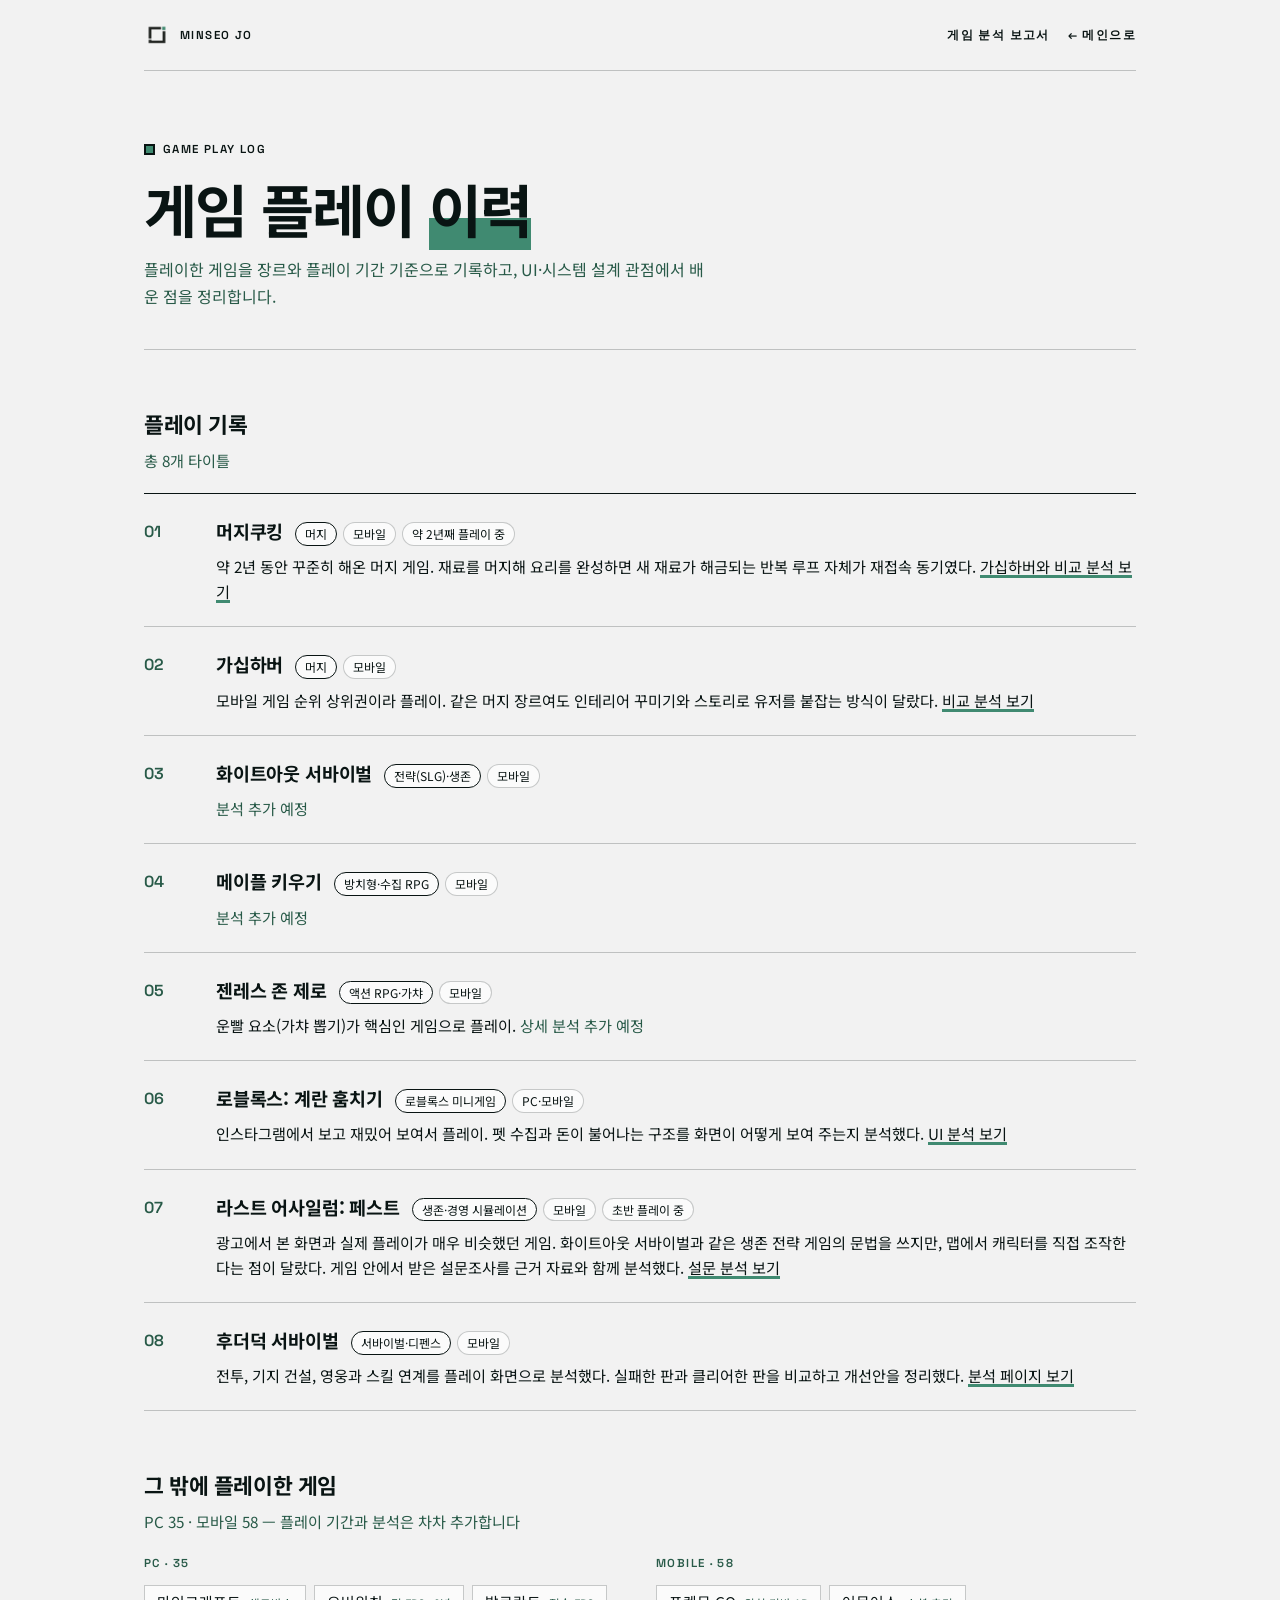
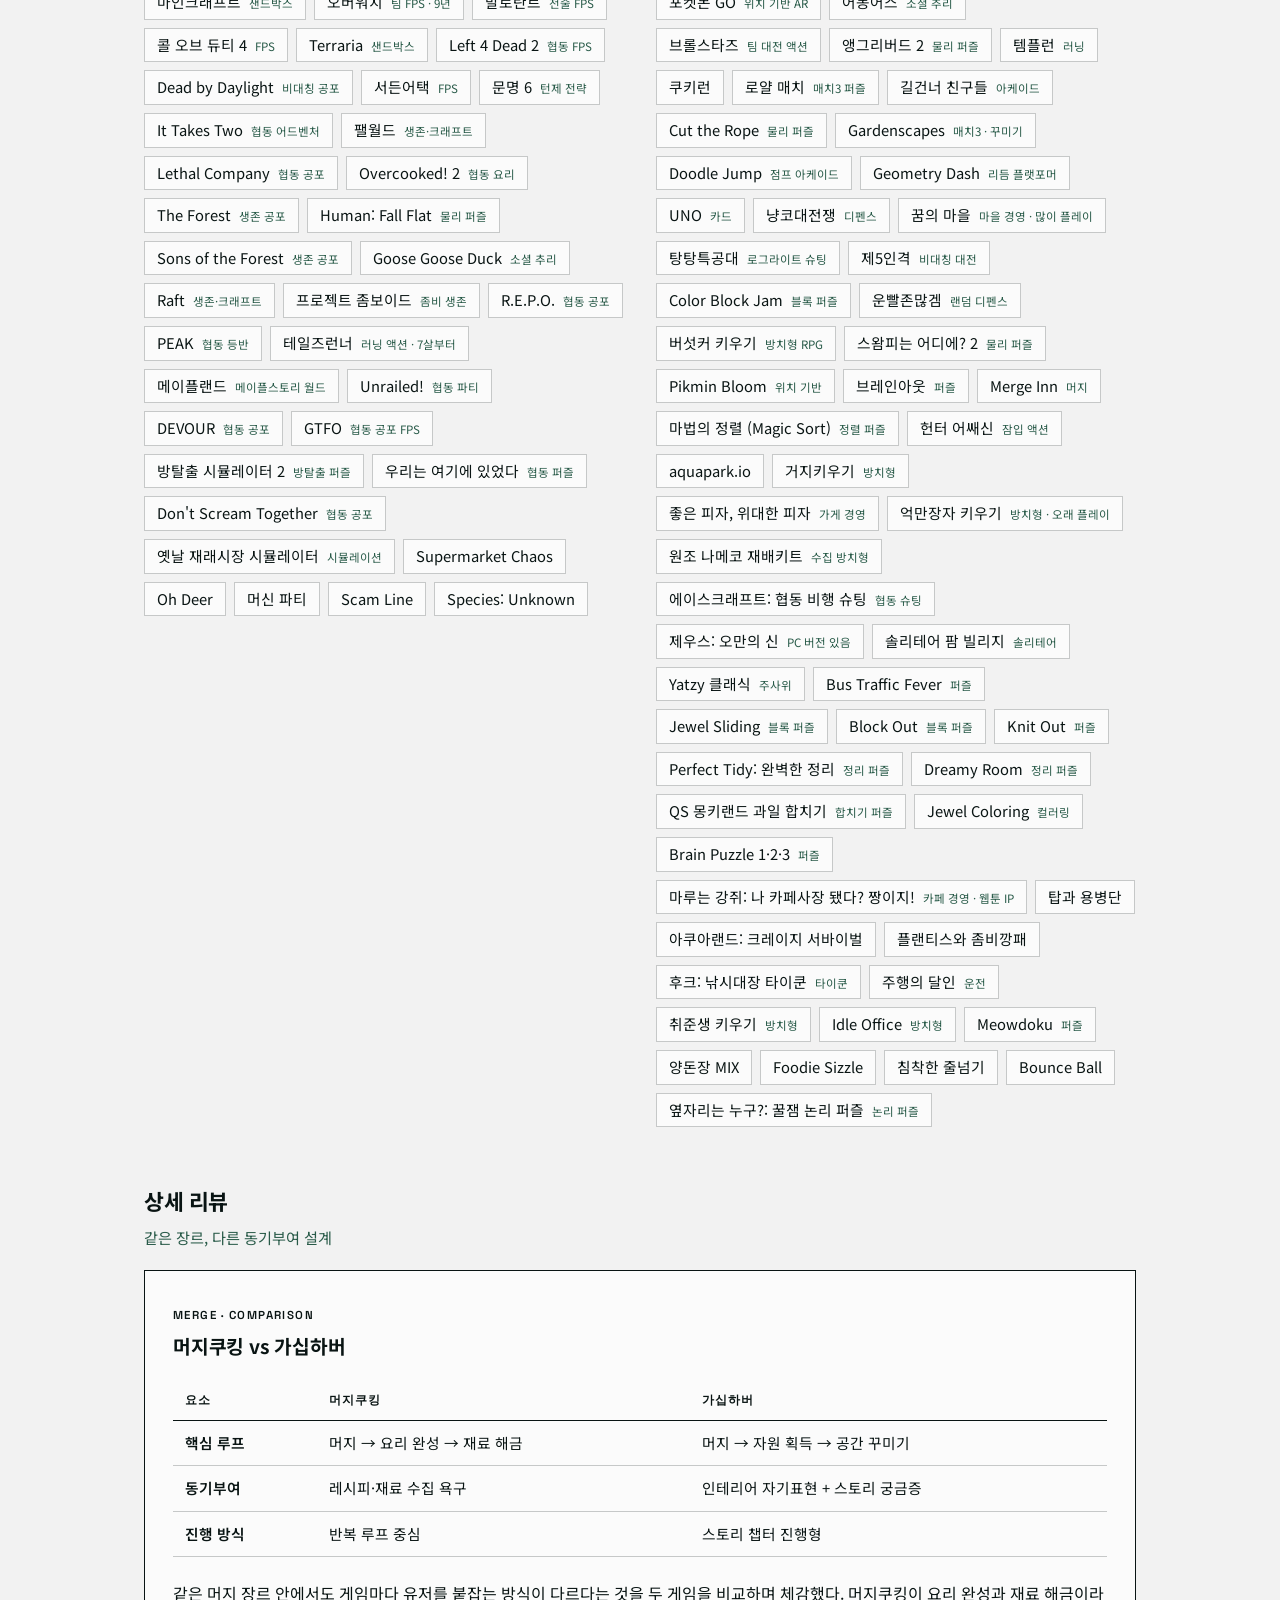
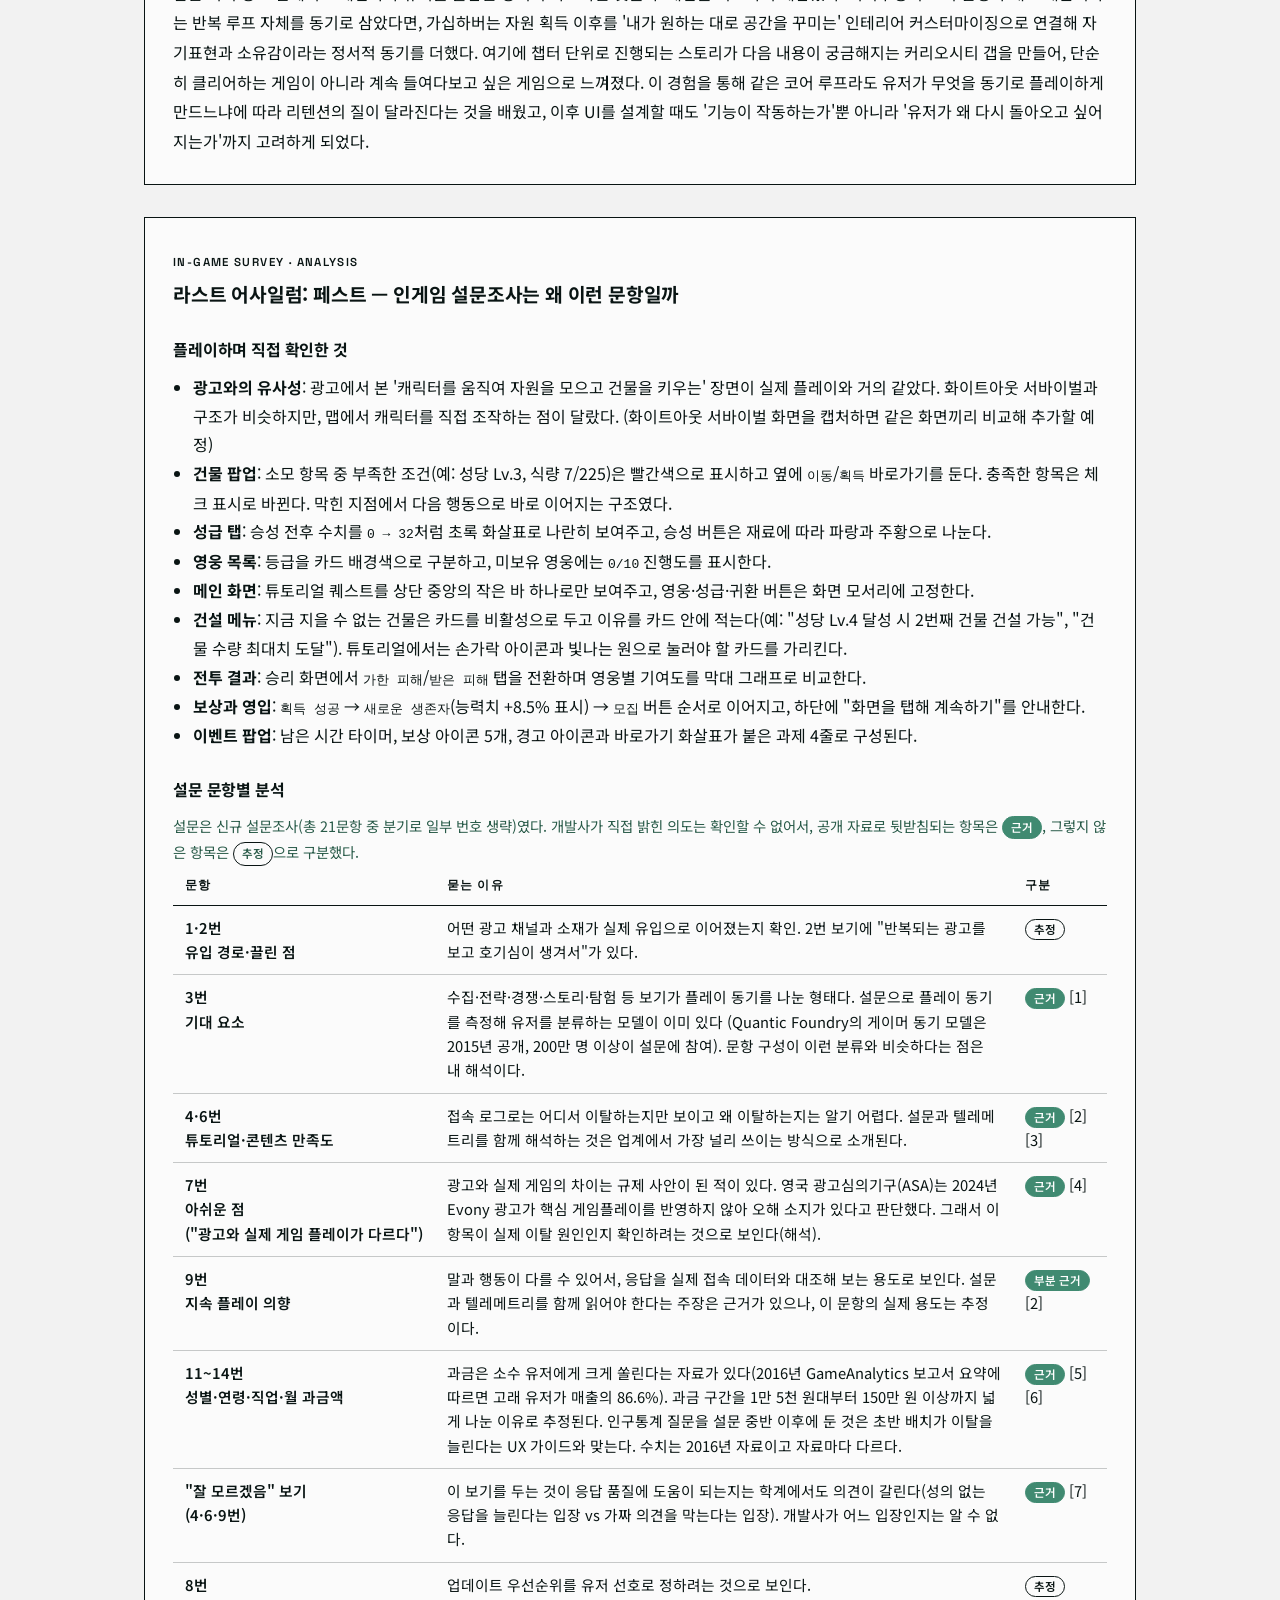
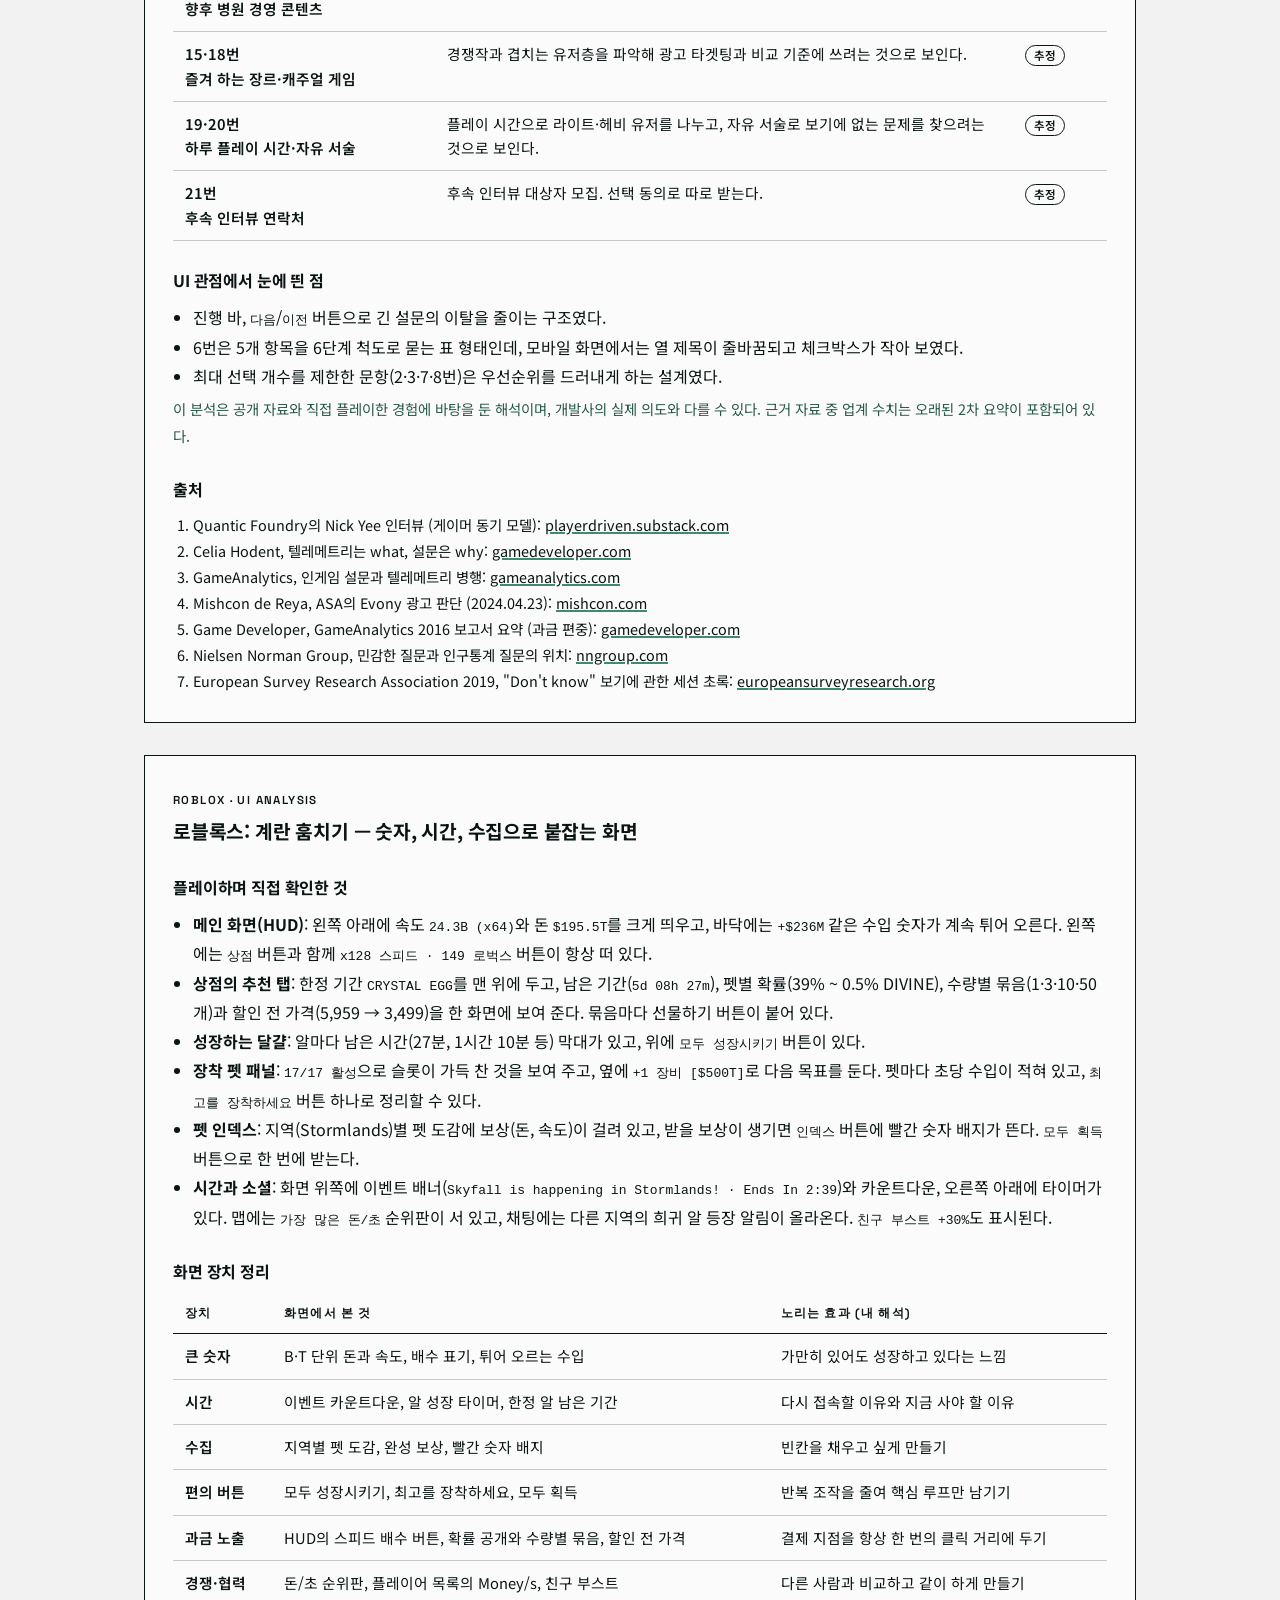
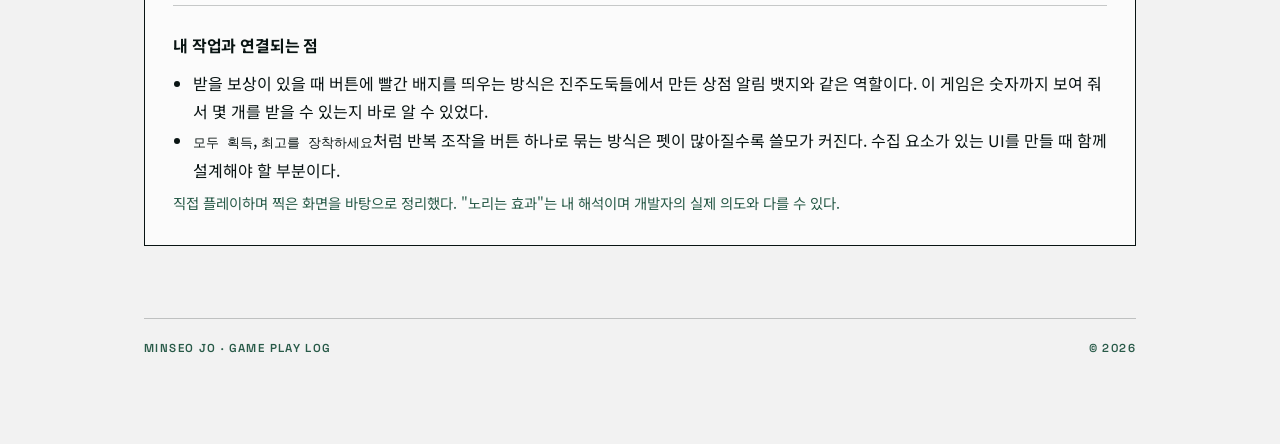
==== commit 6395638f: "플레이 이력에 후더덕 서바이벌 분석 페이지 추가 - 후더덕 서바이벌 분석 페이지를 reports/hudeodeok/에 추가 (Claude 아티팩트에서 옮김) - 플레이 기록 08번" ====
--- a/game-history.html
+++ b/game-history.html
@@ -106,7 +106,7 @@
   </section>
 
   <h2>플레이 기록</h2>
-  <p class="section-note">총 7개 타이틀</p>
+  <p class="section-note">총 8개 타이틀</p>
   <ol class="log">
     <li>
       <span class="num">01</span>
@@ -157,10 +157,17 @@
         <p class="note">광고에서 본 화면과 실제 플레이가 매우 비슷했던 게임. 화이트아웃 서바이벌과 같은 생존 전략 게임의 문법을 쓰지만, 맵에서 캐릭터를 직접 조작한다는 점이 달랐다. 게임 안에서 받은 설문조사를 근거 자료와 함께 분석했다. <a href="#review-asylum">설문 분석 보기</a></p>
       </div>
     </li>
+    <li>
+      <span class="num">08</span>
+      <div>
+        <div class="title-row"><h3>후더덕 서바이벌</h3><div class="chips"><span class="chip chip--genre">서바이벌·디펜스</span><span class="chip">모바일</span></div></div>
+        <p class="note">전투, 기지 건설, 영웅과 스킬 연계를 플레이 화면으로 분석했다. 실패한 판과 클리어한 판을 비교하고 개선안을 정리했다. <a href="./reports/hudeodeok/index.html">분석 페이지 보기</a></p>
+      </div>
+    </li>
   </ol>
 
   <h2 id="more">그 밖에 플레이한 게임</h2>
-  <p class="section-note">PC 35 · 모바일 59 — 플레이 기간과 분석은 차차 추가합니다</p>
+  <p class="section-note">PC 35 · 모바일 58 — 플레이 기간과 분석은 차차 추가합니다</p>
   <div class="more">
     <section>
       <h3 class="label">PC · 35</h3>
@@ -203,7 +210,7 @@
       </ul>
     </section>
     <section>
-      <h3 class="label">MOBILE · 59</h3>
+      <h3 class="label">MOBILE · 58</h3>
       <ul class="pills">
         <li>포켓몬 GO<span>위치 기반 AR</span></li>
         <li>어몽어스<span>소셜 추리</span></li>
@@ -251,7 +258,6 @@
         <li>Brain Puzzle 1·2·3<span>퍼즐</span></li>
         <li>마루는 강쥐: 나 카페사장 됐다? 짱이지!<span>카페 경영 · 웹툰 IP</span></li>
         <li>탑과 용병단</li>
-        <li>후더덕 서바이벌</li>
         <li>아쿠아랜드: 크레이지 서바이벌</li>
         <li>플랜티스와 좀비깡패</li>
         <li>후크: 낚시대장 타이쿤<span>타이쿤</span></li>
